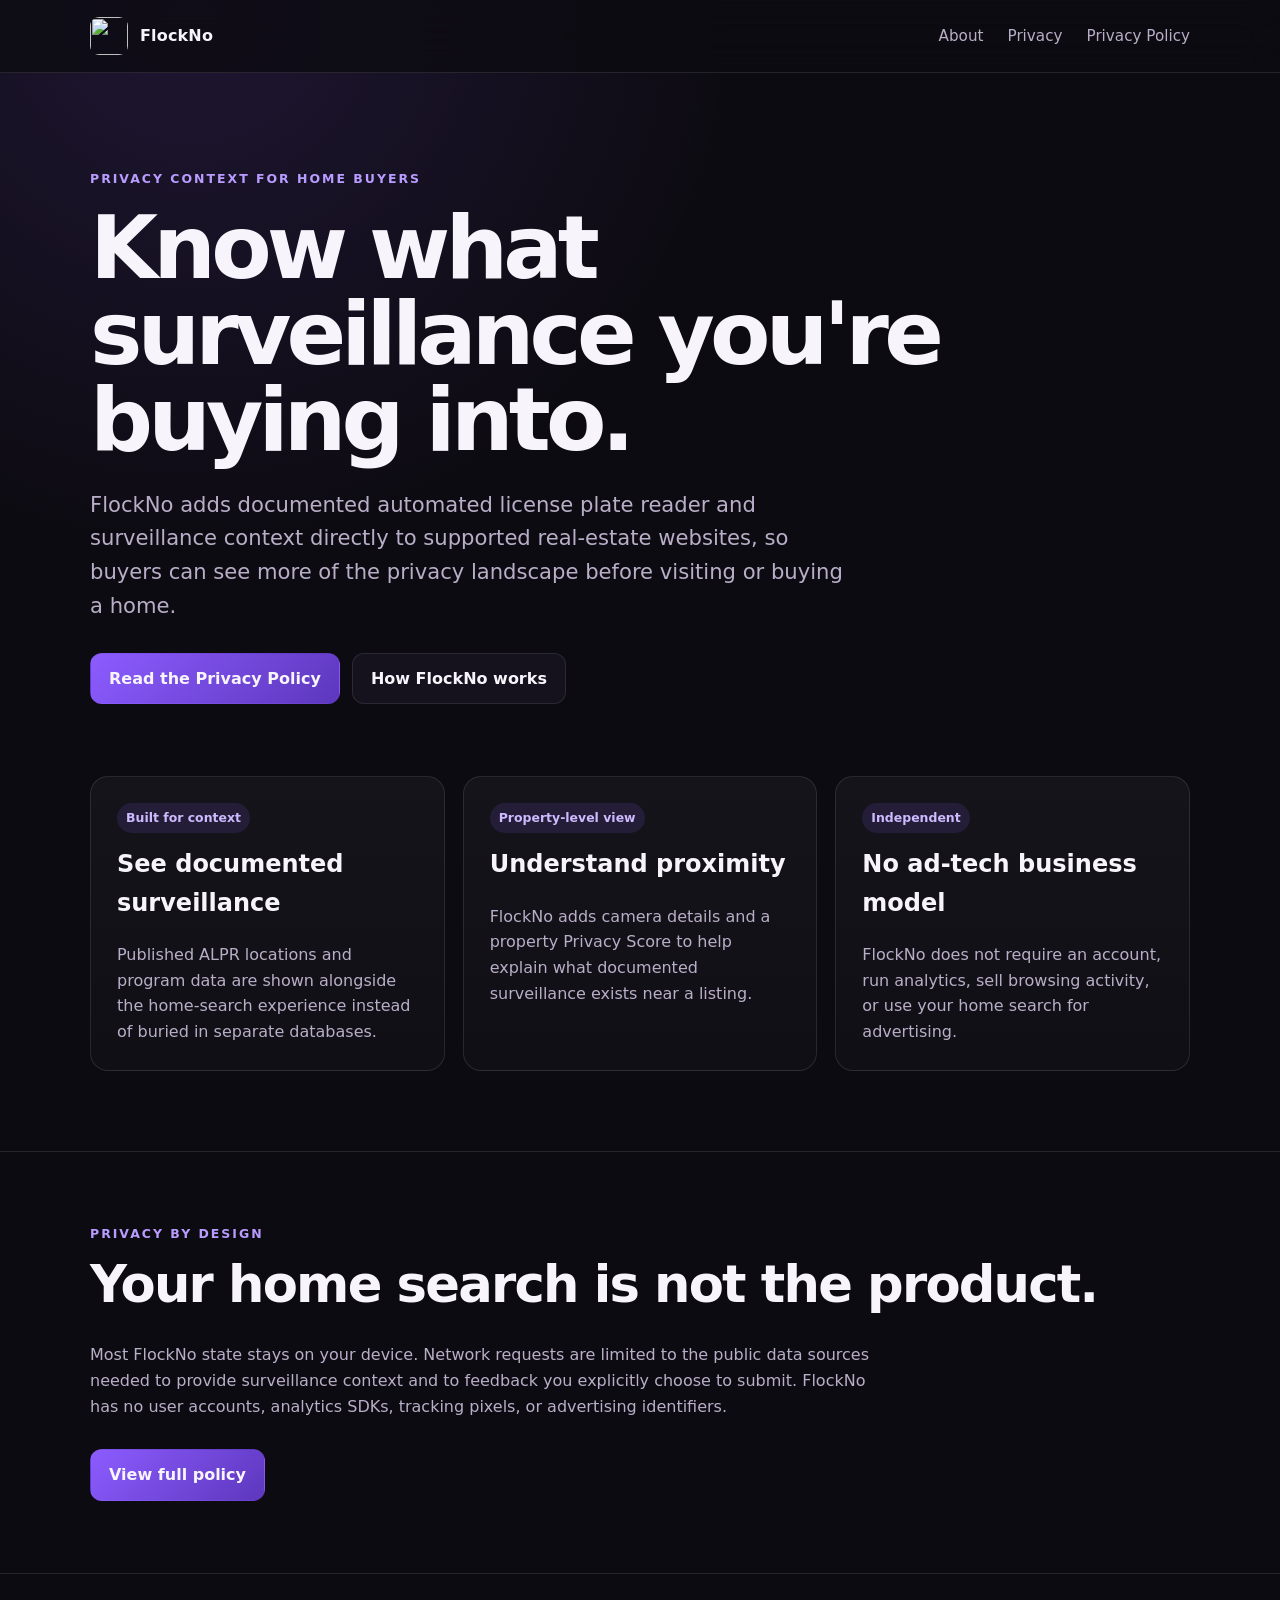
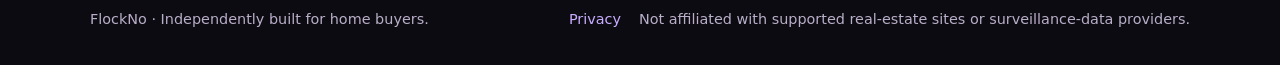
==== index.html @ 77d9c00c "Add files via upload" ====
<!doctype html>
<html lang="en">
<head>
<meta charset="utf-8"><meta name="viewport" content="width=device-width,initial-scale=1">
<title>FlockNo — Surveillance awareness for home buyers</title>
<meta name="description" content="FlockNo shows documented ALPR surveillance context while you browse homes for sale on supported real-estate sites.">
<meta name="theme-color" content="#0d0b12"><link rel="icon" href="./assets/icon.png"><link rel="stylesheet" href="./styles.css">
</head>
<body>
<header><div class="wrap nav"><a class="brand" href="./"><img src="./assets/icon.png" alt=""><span>FlockNo</span></a><nav class="navlinks"><a href="#about">About</a><a href="#privacy">Privacy</a><a class="keep" href="./privacy.html">Privacy Policy</a></nav></div></header>
<main>
<section class="hero"><div class="wrap"><div class="eyebrow">Privacy context for home buyers</div><h1>Know what surveillance you're buying into.</h1><p>FlockNo adds documented automated license plate reader and surveillance context directly to supported real-estate websites, so buyers can see more of the privacy landscape before visiting or buying a home.</p><div class="actions"><a class="button primary" href="./privacy.html">Read the Privacy Policy</a><a class="button" href="#about">How FlockNo works</a></div></div></section>
<section id="about"><div class="wrap grid"><article class="card"><span class="pill">Built for context</span><h2>See documented surveillance</h2><p>Published ALPR locations and program data are shown alongside the home-search experience instead of buried in separate databases.</p></article><article class="card"><span class="pill">Property-level view</span><h2>Understand proximity</h2><p>FlockNo adds camera details and a property Privacy Score to help explain what documented surveillance exists near a listing.</p></article><article class="card"><span class="pill">Independent</span><h2>No ad-tech business model</h2><p>FlockNo does not require an account, run analytics, sell browsing activity, or use your home search for advertising.</p></article></div></section>
<section id="privacy" class="section"><div class="wrap"><div class="eyebrow">Privacy by design</div><h2>Your home search is not the product.</h2><p>Most FlockNo state stays on your device. Network requests are limited to the public data sources needed to provide surveillance context and to feedback you explicitly choose to submit. FlockNo has no user accounts, analytics SDKs, tracking pixels, or advertising identifiers.</p><div class="actions"><a class="button primary" href="./privacy.html">View full policy</a></div></div></section>
</main>
<footer><div class="wrap footerrow"><span>FlockNo · Independently built for home buyers.</span><div class="footerlinks"><a href="./privacy.html">Privacy</a><span>Not affiliated with supported real-estate sites or surveillance-data providers.</span></div></div></footer>
</body></html>
---- styles.css ----
:root {
  --bg: #0d0b12;
  --surface: #15111d;
  --surface-2: #1d1728;
  --text: #f7f4fb;
  --muted: #b9aec8;
  --line: rgba(255,255,255,.10);
  --purple: #8c5cff;
  --purple-2: #5d37bd;
  --max: 1100px;
}
*{box-sizing:border-box}
html{scroll-behavior:smooth}
body{margin:0;background:radial-gradient(circle at 15% 0%,rgba(140,92,255,.14),transparent 34rem),var(--bg);color:var(--text);font-family:Inter,ui-sans-serif,system-ui,-apple-system,BlinkMacSystemFont,"Segoe UI",sans-serif;line-height:1.6}
a{color:#c7adff;text-decoration:none}a:hover{text-decoration:underline}
.wrap{width:min(calc(100% - 40px),var(--max));margin:auto}
header{border-bottom:1px solid var(--line);background:rgba(13,11,18,.82);backdrop-filter:blur(18px);position:sticky;top:0;z-index:20}
.nav{height:72px;display:flex;align-items:center;justify-content:space-between;gap:20px}
.brand{display:flex;align-items:center;gap:12px;color:var(--text);font-weight:800;letter-spacing:.01em}.brand:hover{text-decoration:none}.brand img{width:38px;height:38px;border-radius:9px}.navlinks{display:flex;gap:24px;align-items:center}.navlinks a{color:var(--muted);font-size:.95rem}.navlinks a.active,.navlinks a:hover{color:var(--text);text-decoration:none}
.hero{padding:96px 0 72px}.eyebrow{text-transform:uppercase;letter-spacing:.16em;font-weight:800;font-size:.78rem;color:#b99cff}.hero h1{font-size:clamp(2.7rem,7vw,5.5rem);line-height:.98;letter-spacing:-.055em;margin:16px 0 24px;max-width:900px}.hero p{font-size:clamp(1.08rem,2vw,1.32rem);color:var(--muted);max-width:760px}.actions{display:flex;gap:12px;flex-wrap:wrap;margin-top:30px}.button{display:inline-flex;align-items:center;justify-content:center;border:1px solid var(--line);border-radius:12px;padding:12px 18px;font-weight:750;color:var(--text);background:var(--surface)}.button.primary{background:linear-gradient(135deg,var(--purple),var(--purple-2));border-color:transparent}.button:hover{text-decoration:none;filter:brightness(1.06)}
.grid{display:grid;grid-template-columns:repeat(3,1fr);gap:18px;padding:0 0 80px}.card{background:linear-gradient(180deg,rgba(255,255,255,.04),rgba(255,255,255,.02));border:1px solid var(--line);border-radius:18px;padding:26px}.card h2,.card h3{margin-top:0}.card p{color:var(--muted);margin-bottom:0}.pill{display:inline-block;padding:5px 9px;border-radius:999px;background:rgba(140,92,255,.13);color:#cdbaff;font-size:.78rem;font-weight:800;margin-bottom:12px}
.section{padding:72px 0;border-top:1px solid var(--line)}.section h2{font-size:clamp(2rem,4vw,3.2rem);letter-spacing:-.035em;margin:0 0 14px}.section>.wrap>p{color:var(--muted);max-width:800px}
.policy{display:grid;grid-template-columns:250px minmax(0,1fr);gap:48px;padding:64px 0 90px}.toc{position:sticky;top:100px;align-self:start}.toc strong{display:block;margin-bottom:10px}.toc a{display:block;color:var(--muted);padding:5px 0;font-size:.92rem}.content{min-width:0}.content h1{font-size:clamp(2.5rem,5vw,4.4rem);line-height:1;letter-spacing:-.045em;margin:0 0 16px}.updated{color:var(--muted);margin-bottom:42px}.content h2{font-size:1.55rem;margin:44px 0 14px;scroll-margin-top:100px}.content h3{font-size:1.08rem;margin:28px 0 8px}.content p,.content li{color:#d9d1e3}.content ul{padding-left:22px}.callout{border:1px solid rgba(140,92,255,.35);background:rgba(140,92,255,.08);border-radius:14px;padding:18px 20px;margin:24px 0}.table-wrap{overflow-x:auto;border:1px solid var(--line);border-radius:14px;margin:18px 0}table{width:100%;border-collapse:collapse;min-width:680px}th,td{text-align:left;vertical-align:top;padding:14px 16px;border-bottom:1px solid var(--line)}tr:last-child td{border-bottom:0}th{background:rgba(255,255,255,.035);color:var(--text)}td{color:#d9d1e3}
footer{border-top:1px solid var(--line);padding:34px 0;color:var(--muted);font-size:.9rem}.footerrow{display:flex;justify-content:space-between;gap:24px;flex-wrap:wrap}.footerlinks{display:flex;gap:18px;flex-wrap:wrap}
.note{font-size:.9rem;color:var(--muted)}
@media(max-width:800px){.grid{grid-template-columns:1fr}.policy{grid-template-columns:1fr}.toc{position:static;border-bottom:1px solid var(--line);padding-bottom:24px}.navlinks a:not(.keep){display:none}.hero{padding-top:68px}.wrap{width:min(calc(100% - 28px),var(--max))}}
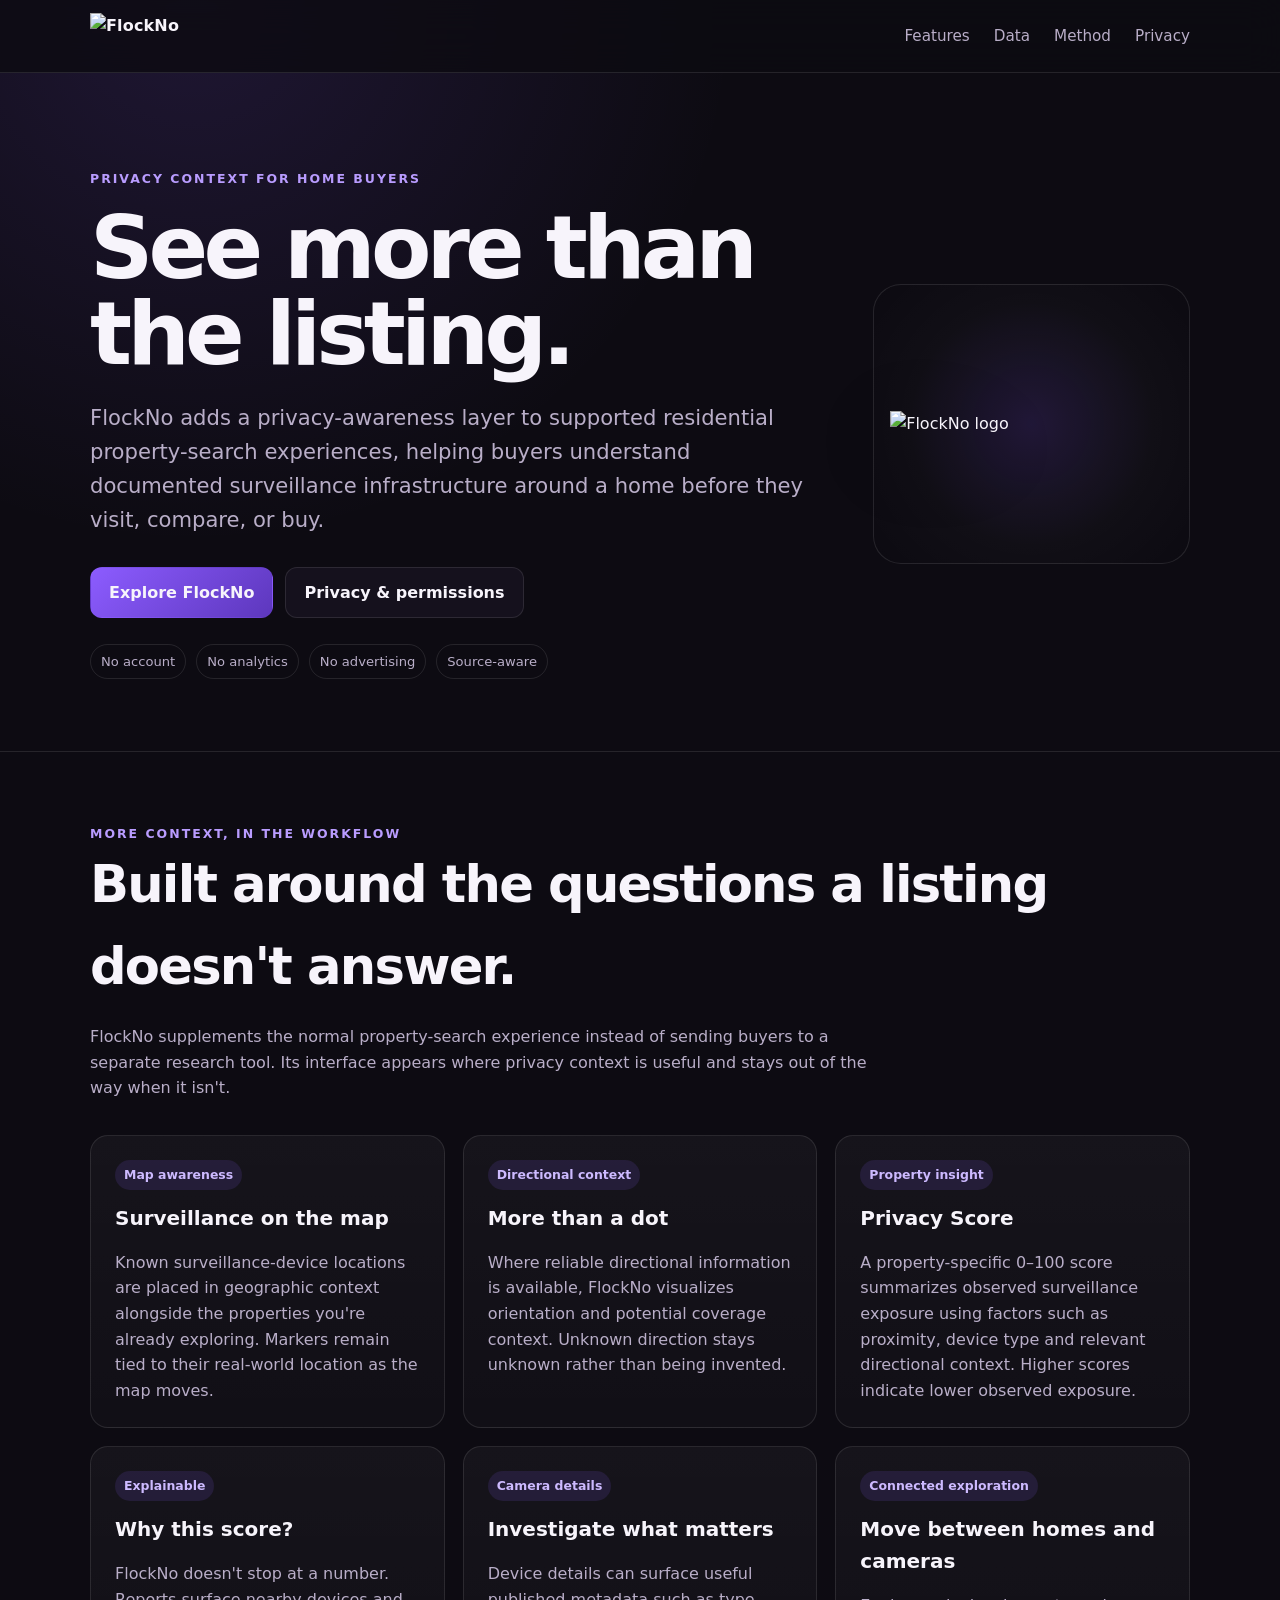
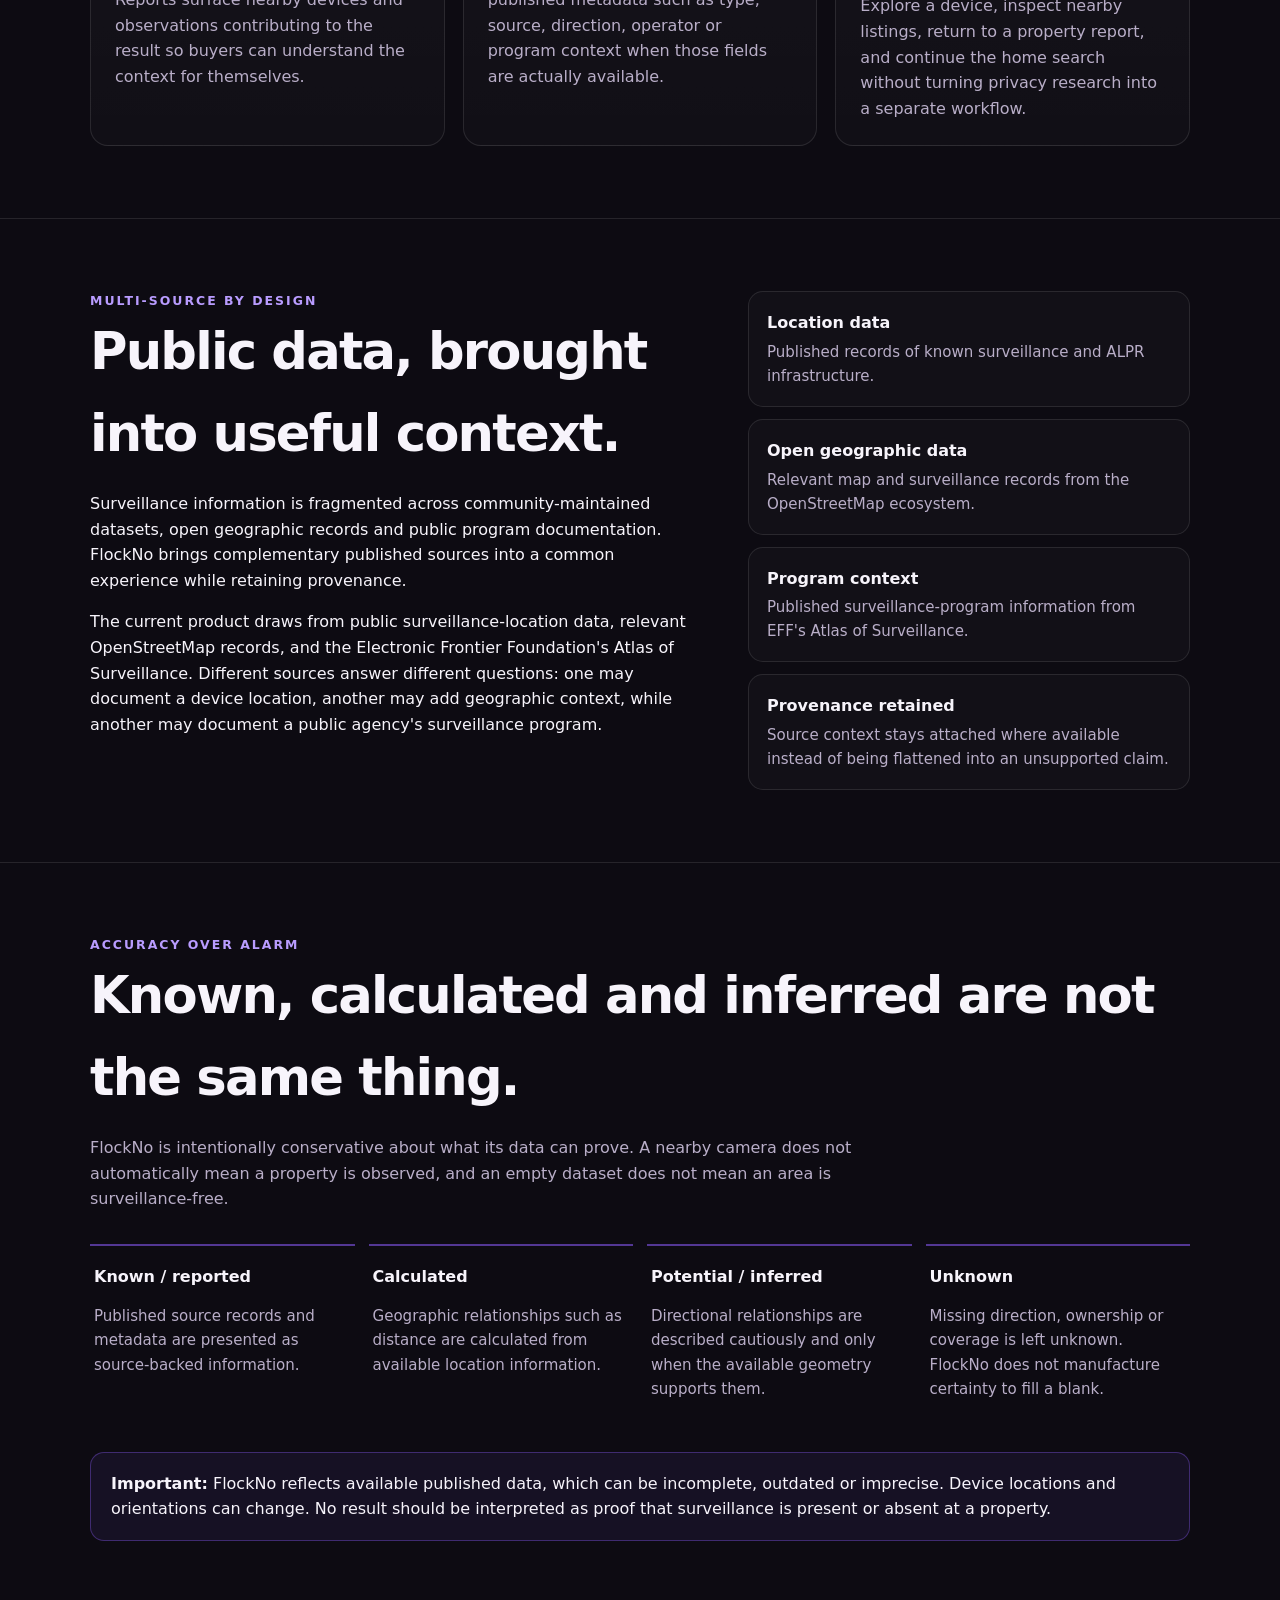
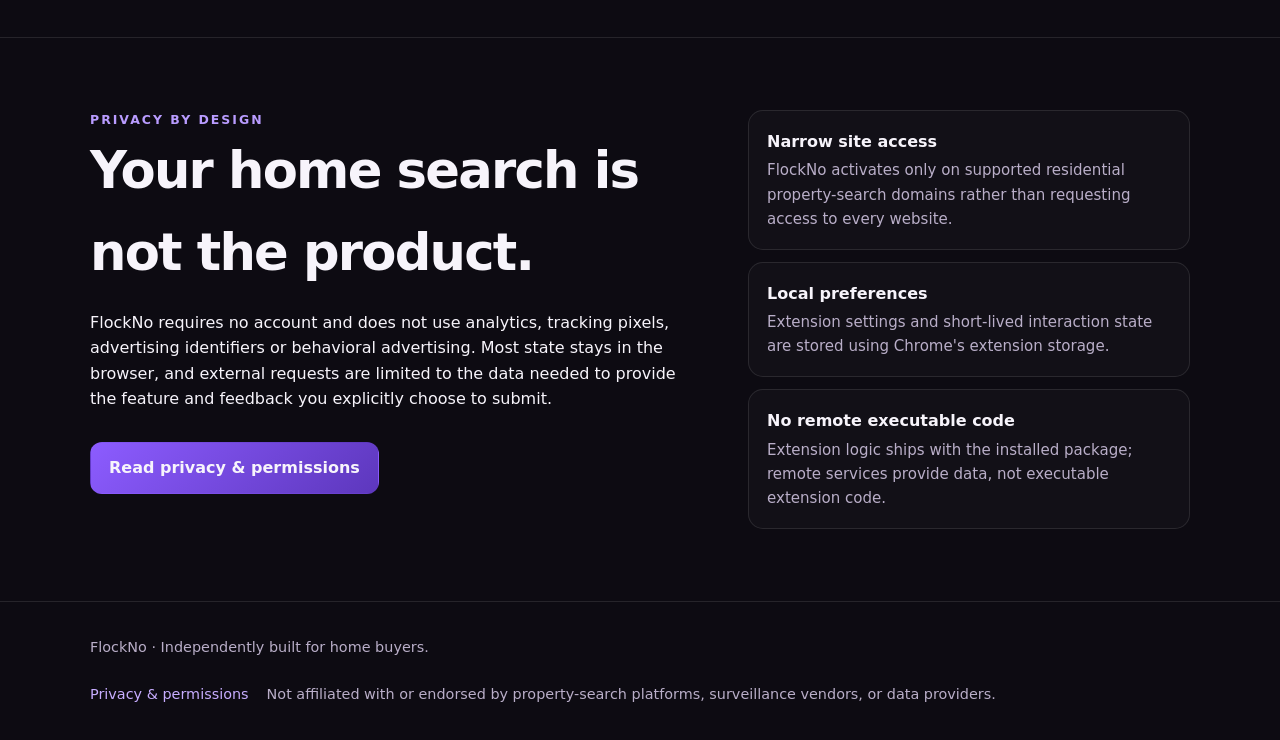
==== commit 706f82f3: "Add files via upload" ====
--- a/index.html
+++ b/index.html
@@ -1,17 +1,32 @@
 <!doctype html>
-<html lang="en">
-<head>
+<html lang="en"><head>
 <meta charset="utf-8"><meta name="viewport" content="width=device-width,initial-scale=1">
-<title>FlockNo — Surveillance awareness for home buyers</title>
-<meta name="description" content="FlockNo shows documented ALPR surveillance context while you browse homes for sale on supported real-estate sites.">
+<title>FlockNo — Privacy context for home buyers</title>
+<meta name="description" content="FlockNo adds documented surveillance context, directional awareness, source provenance and property-specific privacy insights to the home-search experience.">
 <meta name="theme-color" content="#0d0b12"><link rel="icon" href="./assets/icon.png"><link rel="stylesheet" href="./styles.css">
-</head>
-<body>
-<header><div class="wrap nav"><a class="brand" href="./"><img src="./assets/icon.png" alt=""><span>FlockNo</span></a><nav class="navlinks"><a href="#about">About</a><a href="#privacy">Privacy</a><a class="keep" href="./privacy.html">Privacy Policy</a></nav></div></header>
+</head><body>
+<header><div class="wrap nav"><a class="brand brand-lockup" href="./"><img src="./assets/flockno-logo.png" alt="FlockNo"></a><nav class="navlinks"><a href="#features">Features</a><a href="#data">Data</a><a href="#method">Method</a><a class="keep" href="./privacy.html">Privacy</a></nav></div></header>
 <main>
-<section class="hero"><div class="wrap"><div class="eyebrow">Privacy context for home buyers</div><h1>Know what surveillance you're buying into.</h1><p>FlockNo adds documented automated license plate reader and surveillance context directly to supported real-estate websites, so buyers can see more of the privacy landscape before visiting or buying a home.</p><div class="actions"><a class="button primary" href="./privacy.html">Read the Privacy Policy</a><a class="button" href="#about">How FlockNo works</a></div></div></section>
-<section id="about"><div class="wrap grid"><article class="card"><span class="pill">Built for context</span><h2>See documented surveillance</h2><p>Published ALPR locations and program data are shown alongside the home-search experience instead of buried in separate databases.</p></article><article class="card"><span class="pill">Property-level view</span><h2>Understand proximity</h2><p>FlockNo adds camera details and a property Privacy Score to help explain what documented surveillance exists near a listing.</p></article><article class="card"><span class="pill">Independent</span><h2>No ad-tech business model</h2><p>FlockNo does not require an account, run analytics, sell browsing activity, or use your home search for advertising.</p></article></div></section>
-<section id="privacy" class="section"><div class="wrap"><div class="eyebrow">Privacy by design</div><h2>Your home search is not the product.</h2><p>Most FlockNo state stays on your device. Network requests are limited to the public data sources needed to provide surveillance context and to feedback you explicitly choose to submit. FlockNo has no user accounts, analytics SDKs, tracking pixels, or advertising identifiers.</p><div class="actions"><a class="button primary" href="./privacy.html">View full policy</a></div></div></section>
+<section class="hero"><div class="wrap hero-grid"><div><div class="eyebrow">Privacy context for home buyers</div><h1>See more than the listing.</h1><p>FlockNo adds a privacy-awareness layer to supported residential property-search experiences, helping buyers understand documented surveillance infrastructure around a home before they visit, compare, or buy.</p><div class="actions"><a class="button primary" href="#features">Explore FlockNo</a><a class="button" href="./privacy.html">Privacy & permissions</a></div><div class="trustline"><span>No account</span><span>No analytics</span><span>No advertising</span><span>Source-aware</span></div></div><div class="hero-mark"><img src="./assets/flockno-logo.png" alt="FlockNo logo"></div></div></section>
+
+<section id="features" class="section"><div class="wrap"><div class="eyebrow">More context, in the workflow</div><h2>Built around the questions a listing doesn't answer.</h2><p>FlockNo supplements the normal property-search experience instead of sending buyers to a separate research tool. Its interface appears where privacy context is useful and stays out of the way when it isn't.</p>
+<div class="feature-grid">
+<article class="card"><span class="pill">Map awareness</span><h3>Surveillance on the map</h3><p>Known surveillance-device locations are placed in geographic context alongside the properties you're already exploring. Markers remain tied to their real-world location as the map moves.</p></article>
+<article class="card"><span class="pill">Directional context</span><h3>More than a dot</h3><p>Where reliable directional information is available, FlockNo visualizes orientation and potential coverage context. Unknown direction stays unknown rather than being invented.</p></article>
+<article class="card"><span class="pill">Property insight</span><h3>Privacy Score</h3><p>A property-specific 0–100 score summarizes observed surveillance exposure using factors such as proximity, device type and relevant directional context. Higher scores indicate lower observed exposure.</p></article>
+<article class="card"><span class="pill">Explainable</span><h3>Why this score?</h3><p>FlockNo doesn't stop at a number. Reports surface nearby devices and observations contributing to the result so buyers can understand the context for themselves.</p></article>
+<article class="card"><span class="pill">Camera details</span><h3>Investigate what matters</h3><p>Device details can surface useful published metadata such as type, source, direction, operator or program context when those fields are actually available.</p></article>
+<article class="card"><span class="pill">Connected exploration</span><h3>Move between homes and cameras</h3><p>Explore a device, inspect nearby listings, return to a property report, and continue the home search without turning privacy research into a separate workflow.</p></article>
+</div></div></section>
+
+<section id="data" class="section"><div class="wrap split"><div><div class="eyebrow">Multi-source by design</div><h2>Public data, brought into useful context.</h2><p>Surveillance information is fragmented across community-maintained datasets, open geographic records and public program documentation. FlockNo brings complementary published sources into a common experience while retaining provenance.</p><p>The current product draws from public surveillance-location data, relevant OpenStreetMap records, and the Electronic Frontier Foundation's Atlas of Surveillance. Different sources answer different questions: one may document a device location, another may add geographic context, while another may document a public agency's surveillance program.</p></div>
+<div class="source-stack"><div class="source"><strong>Location data</strong><span>Published records of known surveillance and ALPR infrastructure.</span></div><div class="source"><strong>Open geographic data</strong><span>Relevant map and surveillance records from the OpenStreetMap ecosystem.</span></div><div class="source"><strong>Program context</strong><span>Published surveillance-program information from EFF's Atlas of Surveillance.</span></div><div class="source"><strong>Provenance retained</strong><span>Source context stays attached where available instead of being flattened into an unsupported claim.</span></div></div></div></section>
+
+<section id="method" class="section"><div class="wrap"><div class="eyebrow">Accuracy over alarm</div><h2>Known, calculated and inferred are not the same thing.</h2><p>FlockNo is intentionally conservative about what its data can prove. A nearby camera does not automatically mean a property is observed, and an empty dataset does not mean an area is surveillance-free.</p>
+<div class="method-grid"><article class="method"><strong>Known / reported</strong><p>Published source records and metadata are presented as source-backed information.</p></article><article class="method"><strong>Calculated</strong><p>Geographic relationships such as distance are calculated from available location information.</p></article><article class="method"><strong>Potential / inferred</strong><p>Directional relationships are described cautiously and only when the available geometry supports them.</p></article><article class="method"><strong>Unknown</strong><p>Missing direction, ownership or coverage is left unknown. FlockNo does not manufacture certainty to fill a blank.</p></article></div>
+<div class="callout wide"><strong>Important:</strong> FlockNo reflects available published data, which can be incomplete, outdated or imprecise. Device locations and orientations can change. No result should be interpreted as proof that surveillance is present or absent at a property.</div></div></section>
+
+<section class="section"><div class="wrap split"><div><div class="eyebrow">Privacy by design</div><h2>Your home search is not the product.</h2><p>FlockNo requires no account and does not use analytics, tracking pixels, advertising identifiers or behavioral advertising. Most state stays in the browser, and external requests are limited to the data needed to provide the feature and feedback you explicitly choose to submit.</p><div class="actions"><a class="button primary" href="./privacy.html">Read privacy & permissions</a></div></div><div class="source-stack"><div class="source"><strong>Narrow site access</strong><span>FlockNo activates only on supported residential property-search domains rather than requesting access to every website.</span></div><div class="source"><strong>Local preferences</strong><span>Extension settings and short-lived interaction state are stored using Chrome's extension storage.</span></div><div class="source"><strong>No remote executable code</strong><span>Extension logic ships with the installed package; remote services provide data, not executable extension code.</span></div></div></div></section>
 </main>
-<footer><div class="wrap footerrow"><span>FlockNo · Independently built for home buyers.</span><div class="footerlinks"><a href="./privacy.html">Privacy</a><span>Not affiliated with supported real-estate sites or surveillance-data providers.</span></div></div></footer>
+<footer><div class="wrap footerrow"><span>FlockNo · Independently built for home buyers.</span><div class="footerlinks"><a href="./privacy.html">Privacy & permissions</a><span>Not affiliated with or endorsed by property-search platforms, surveillance vendors, or data providers.</span></div></div></footer>
 </body></html>
--- a/styles.css
+++ b/styles.css
@@ -25,3 +25,14 @@
 footer{border-top:1px solid var(--line);padding:34px 0;color:var(--muted);font-size:.9rem}.footerrow{display:flex;justify-content:space-between;gap:24px;flex-wrap:wrap}.footerlinks{display:flex;gap:18px;flex-wrap:wrap}
 .note{font-size:.9rem;color:var(--muted)}
 @media(max-width:800px){.grid{grid-template-columns:1fr}.policy{grid-template-columns:1fr}.toc{position:static;border-bottom:1px solid var(--line);padding-bottom:24px}.navlinks a:not(.keep){display:none}.hero{padding-top:68px}.wrap{width:min(calc(100% - 28px),var(--max))}}
+
+.brand-lockup img{width:auto;height:46px;max-width:190px;border-radius:0;object-fit:contain}
+.hero-grid{display:grid;grid-template-columns:minmax(0,1.6fr) minmax(260px,.7fr);gap:60px;align-items:center}
+.hero-mark{display:flex;justify-content:center;align-items:center;min-height:280px;border:1px solid var(--line);border-radius:28px;background:radial-gradient(circle at 50% 50%,rgba(140,92,255,.16),rgba(255,255,255,.02) 58%,transparent)}
+.hero-mark img{width:min(90%,430px);height:auto;filter:drop-shadow(0 22px 45px rgba(0,0,0,.28))}
+.trustline{display:flex;gap:10px;flex-wrap:wrap;margin-top:26px}.trustline span{font-size:.82rem;color:var(--muted);border:1px solid var(--line);border-radius:999px;padding:6px 10px}
+.feature-grid{display:grid;grid-template-columns:repeat(3,1fr);gap:18px;margin-top:34px}.feature-grid .card{padding:24px}.feature-grid .card h3{font-size:1.25rem;margin:0 0 8px}
+.split{display:grid;grid-template-columns:1.15fr .85fr;gap:60px;align-items:start}.source-stack{display:grid;gap:12px}.source{border:1px solid var(--line);border-radius:15px;padding:18px;background:rgba(255,255,255,.025)}.source strong{display:block;margin-bottom:4px}.source span{display:block;color:var(--muted);font-size:.94rem}
+.method-grid{display:grid;grid-template-columns:repeat(4,1fr);gap:14px;margin-top:32px}.method{border-top:2px solid rgba(140,92,255,.55);padding:18px 4px 0}.method p{color:var(--muted);font-size:.94rem}.wide{margin-top:36px}
+@media(max-width:900px){.hero-grid,.split{grid-template-columns:1fr}.hero-mark{min-height:200px}.feature-grid{grid-template-columns:repeat(2,1fr)}.method-grid{grid-template-columns:repeat(2,1fr)}}
+@media(max-width:600px){.feature-grid,.method-grid{grid-template-columns:1fr}.brand-lockup img{height:38px;max-width:150px}.hero-mark{display:none}}
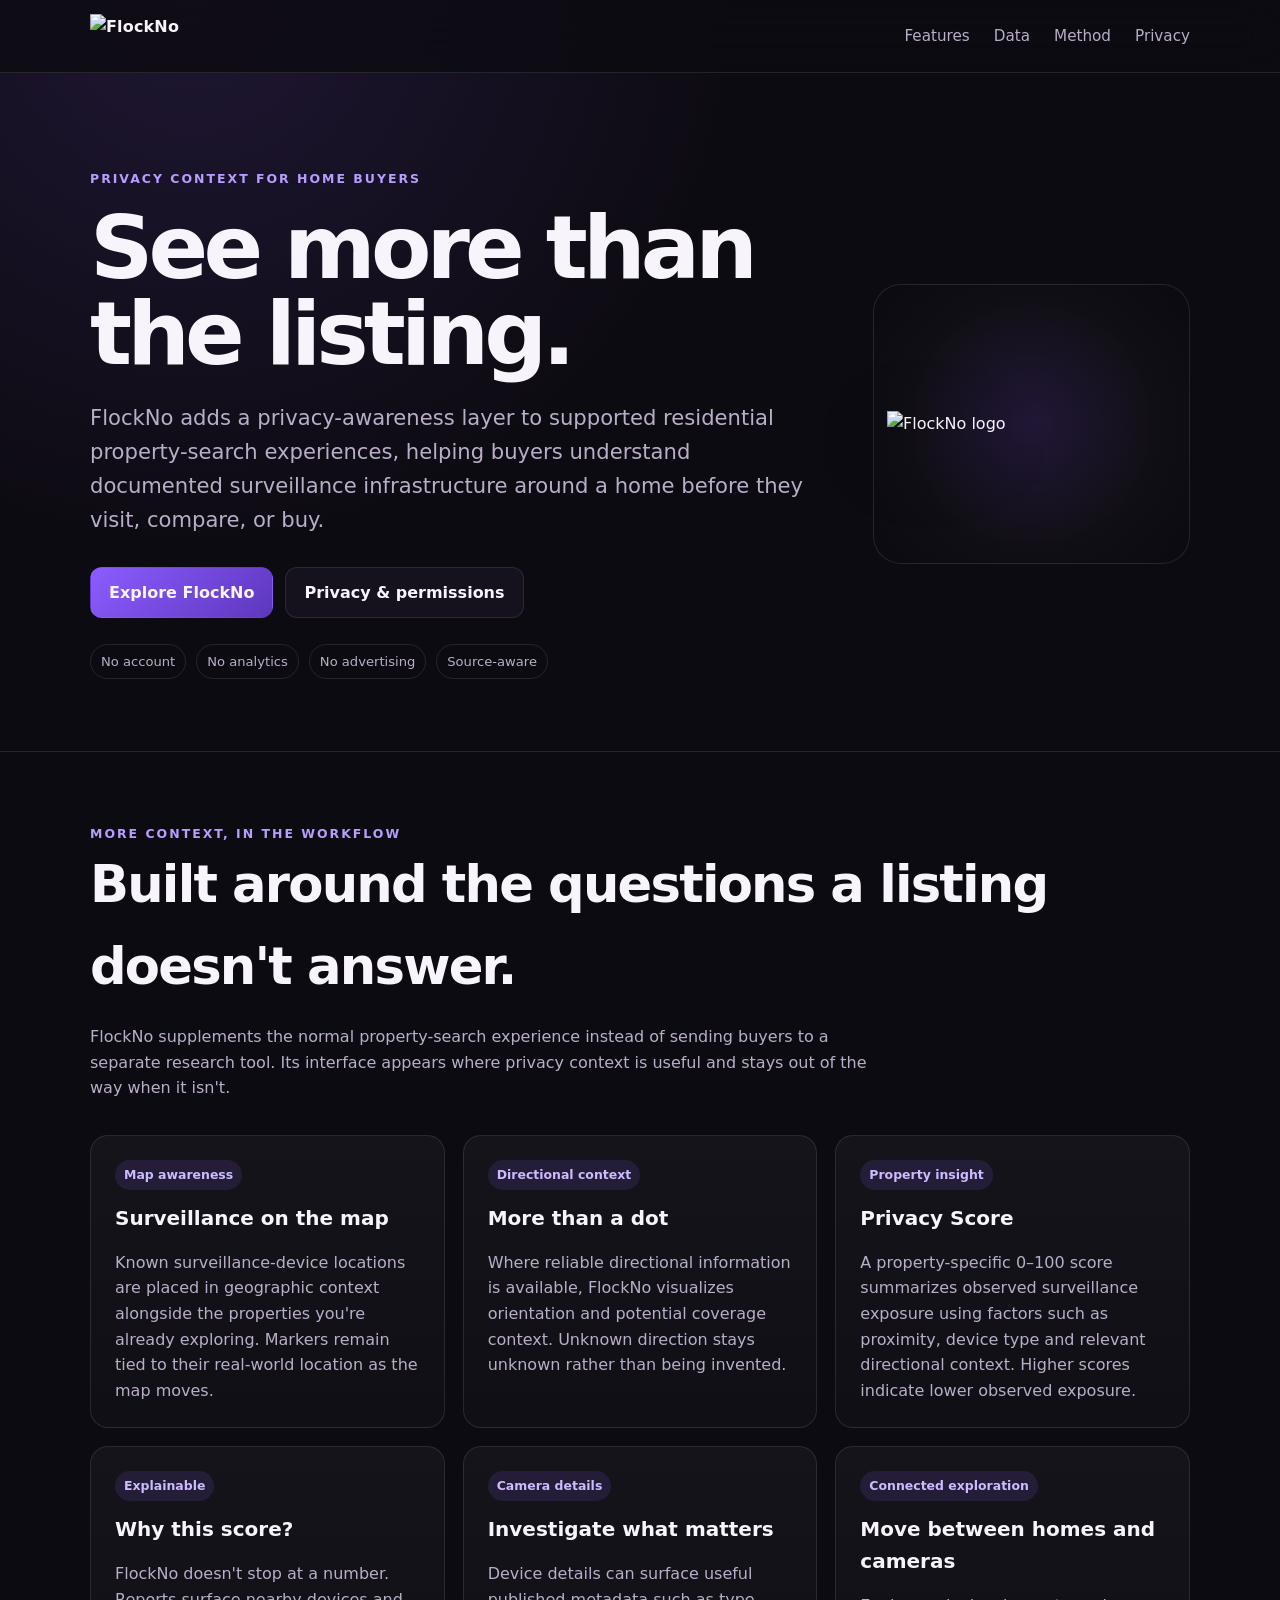
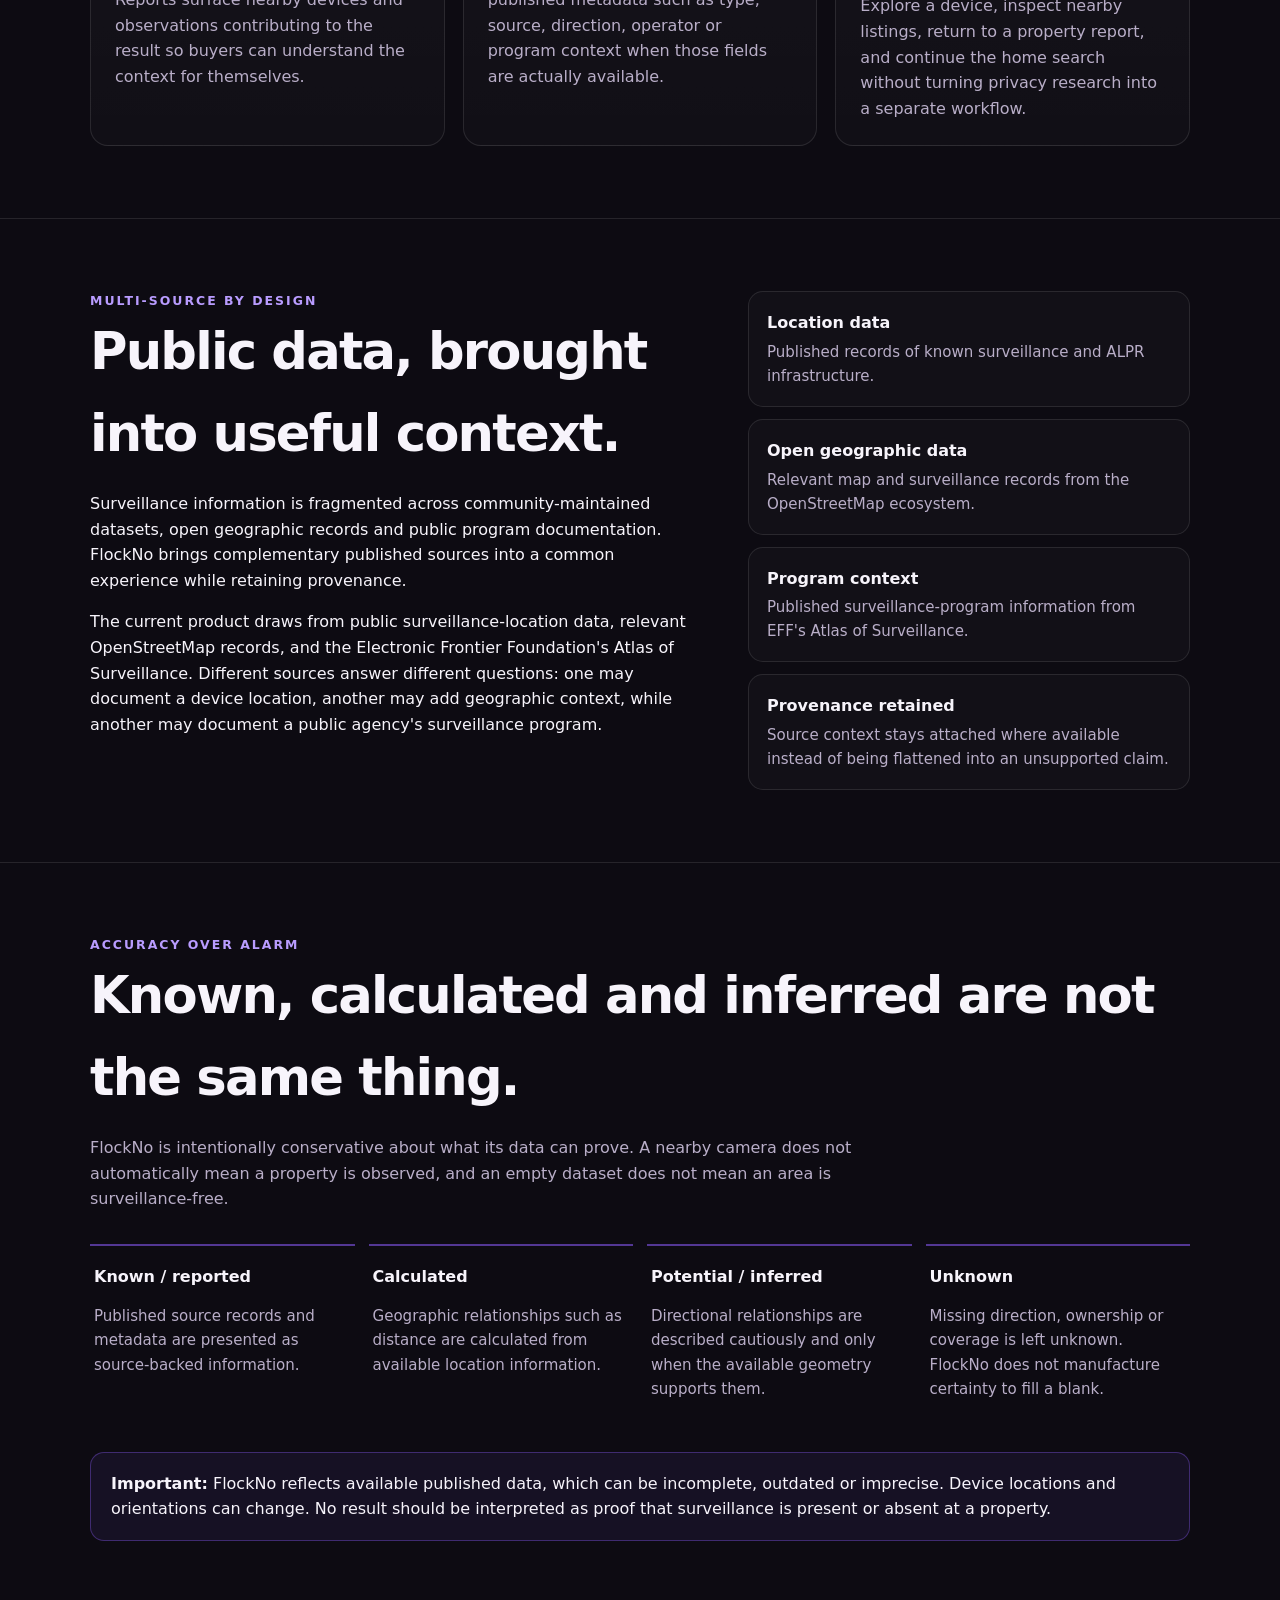
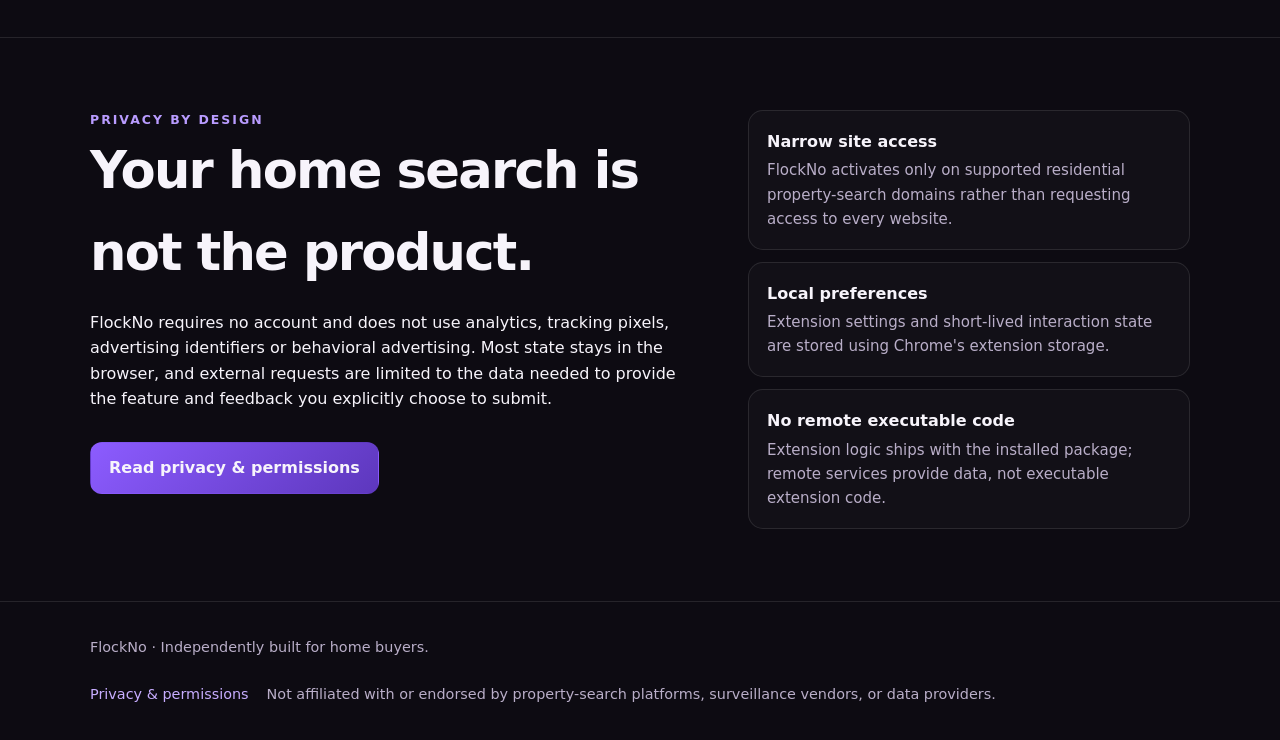
==== commit 1f13f039: "Add files via upload" ====
--- a/index.html
+++ b/index.html
@@ -3,11 +3,11 @@
 <meta charset="utf-8"><meta name="viewport" content="width=device-width,initial-scale=1">
 <title>FlockNo — Privacy context for home buyers</title>
 <meta name="description" content="FlockNo adds documented surveillance context, directional awareness, source provenance and property-specific privacy insights to the home-search experience.">
-<meta name="theme-color" content="#0d0b12"><link rel="icon" href="./assets/icon.png"><link rel="stylesheet" href="./styles.css">
+<meta name="theme-color" content="#0d0b12"><link rel="icon" type="image/png" href="./assets/icon-source.png"><link rel="stylesheet" href="./styles.css">
 </head><body>
-<header><div class="wrap nav"><a class="brand brand-lockup" href="./"><img src="./assets/flockno-logo.png" alt="FlockNo"></a><nav class="navlinks"><a href="#features">Features</a><a href="#data">Data</a><a href="#method">Method</a><a class="keep" href="./privacy.html">Privacy</a></nav></div></header>
+<header><div class="wrap nav"><a class="brand brand-lockup" href="./"><img src="./assets/flockno-lockup.png" alt="FlockNo"></a><nav class="navlinks"><a href="#features">Features</a><a href="#data">Data</a><a href="#method">Method</a><a class="keep" href="./privacy.html">Privacy</a></nav></div></header>
 <main>
-<section class="hero"><div class="wrap hero-grid"><div><div class="eyebrow">Privacy context for home buyers</div><h1>See more than the listing.</h1><p>FlockNo adds a privacy-awareness layer to supported residential property-search experiences, helping buyers understand documented surveillance infrastructure around a home before they visit, compare, or buy.</p><div class="actions"><a class="button primary" href="#features">Explore FlockNo</a><a class="button" href="./privacy.html">Privacy & permissions</a></div><div class="trustline"><span>No account</span><span>No analytics</span><span>No advertising</span><span>Source-aware</span></div></div><div class="hero-mark"><img src="./assets/flockno-logo.png" alt="FlockNo logo"></div></div></section>
+<section class="hero"><div class="wrap hero-grid"><div><div class="eyebrow">Privacy context for home buyers</div><h1>See more than the listing.</h1><p>FlockNo adds a privacy-awareness layer to supported residential property-search experiences, helping buyers understand documented surveillance infrastructure around a home before they visit, compare, or buy.</p><div class="actions"><a class="button primary" href="#features">Explore FlockNo</a><a class="button" href="./privacy.html">Privacy & permissions</a></div><div class="trustline"><span>No account</span><span>No analytics</span><span>No advertising</span><span>Source-aware</span></div></div><div class="hero-mark"><img src="./assets/flockno-lockup.png" alt="FlockNo logo"></div></div></section>
 
 <section id="features" class="section"><div class="wrap"><div class="eyebrow">More context, in the workflow</div><h2>Built around the questions a listing doesn't answer.</h2><p>FlockNo supplements the normal property-search experience instead of sending buyers to a separate research tool. Its interface appears where privacy context is useful and stays out of the way when it isn't.</p>
 <div class="feature-grid">
--- a/styles.css
+++ b/styles.css
@@ -36,3 +36,26 @@
 .method-grid{display:grid;grid-template-columns:repeat(4,1fr);gap:14px;margin-top:32px}.method{border-top:2px solid rgba(140,92,255,.55);padding:18px 4px 0}.method p{color:var(--muted);font-size:.94rem}.wide{margin-top:36px}
 @media(max-width:900px){.hero-grid,.split{grid-template-columns:1fr}.hero-mark{min-height:200px}.feature-grid{grid-template-columns:repeat(2,1fr)}.method-grid{grid-template-columns:repeat(2,1fr)}}
 @media(max-width:600px){.feature-grid,.method-grid{grid-template-columns:1fr}.brand-lockup img{height:38px;max-width:150px}.hero-mark{display:none}}
+
+/* v3 approved FlockNo brand assets */
+.brand-lockup img{
+  display:block;
+  width:auto !important;
+  height:44px !important;
+  max-width:210px !important;
+  object-fit:contain !important;
+  border-radius:0 !important;
+}
+.hero-mark img{
+  display:block;
+  width:min(92%,520px) !important;
+  height:auto !important;
+  max-height:260px;
+  object-fit:contain !important;
+}
+@media(max-width:600px){
+  .brand-lockup img{
+    height:36px !important;
+    max-width:165px !important;
+  }
+}
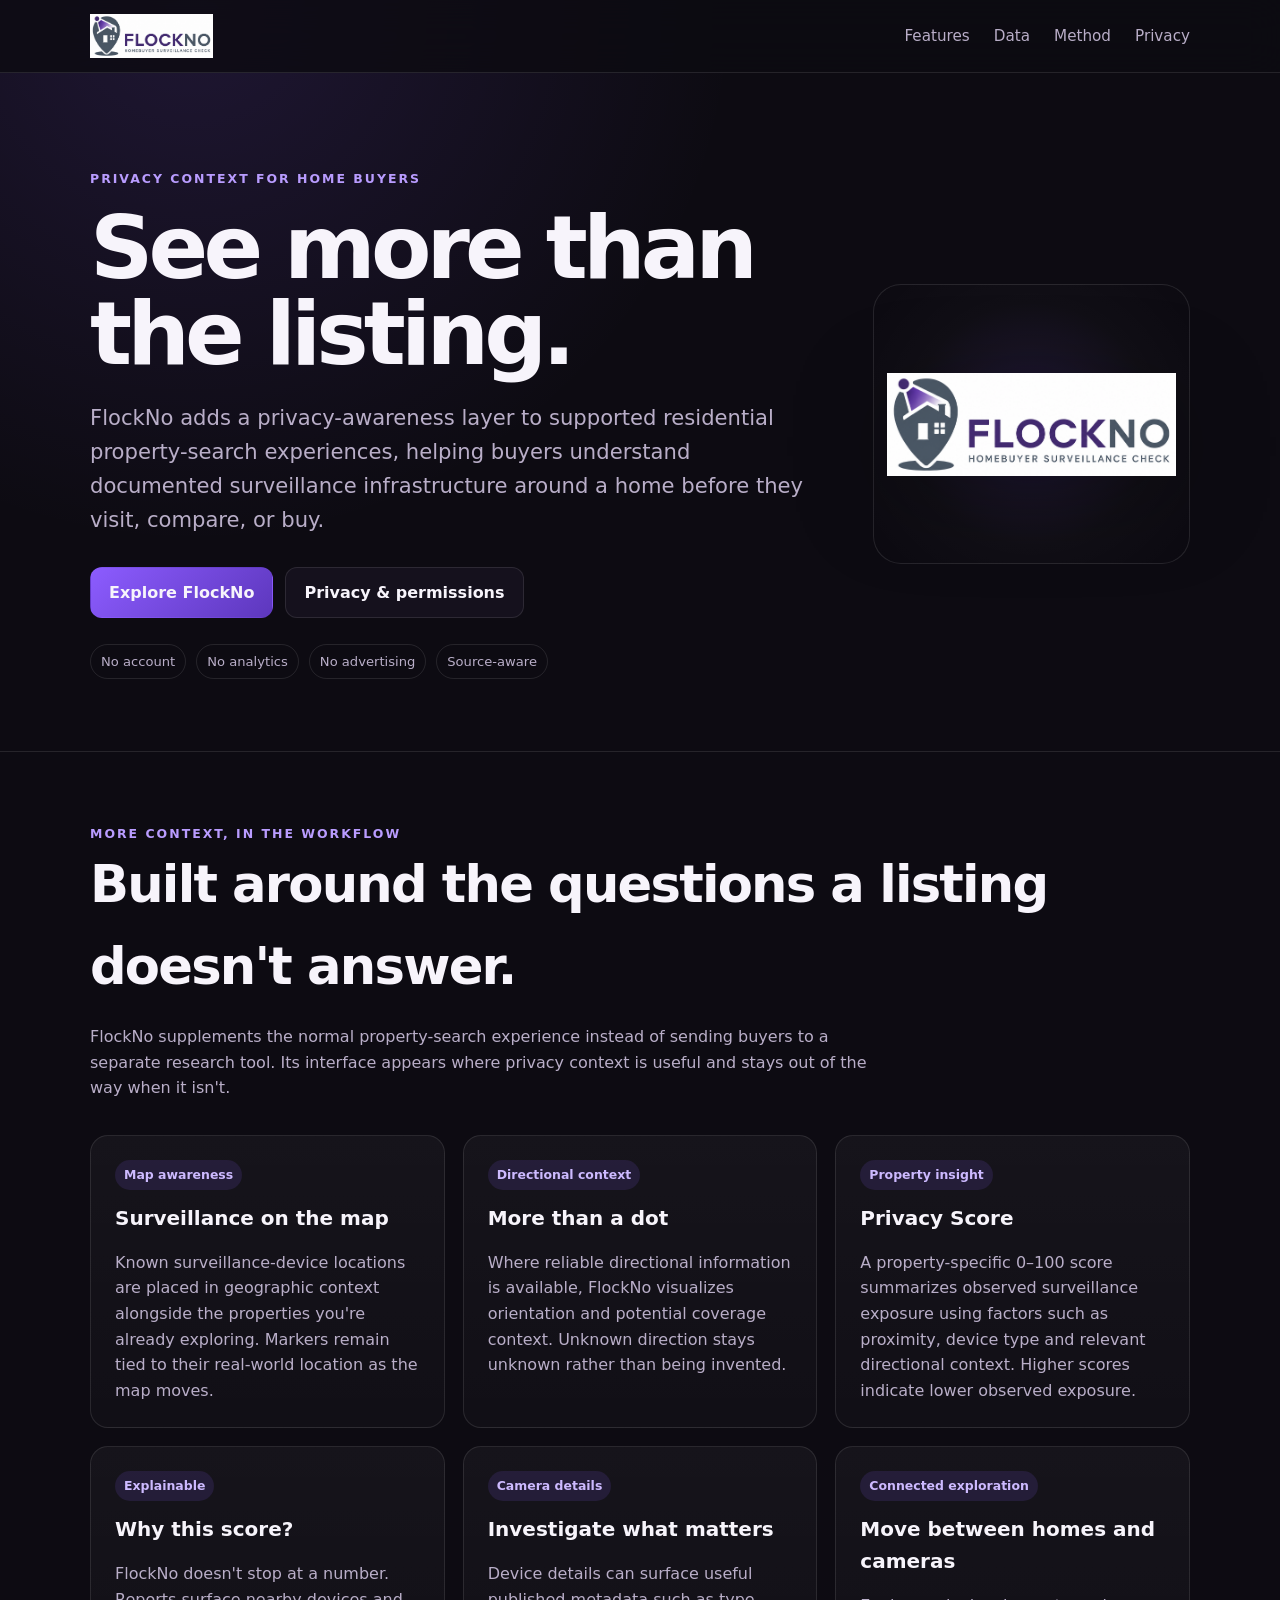
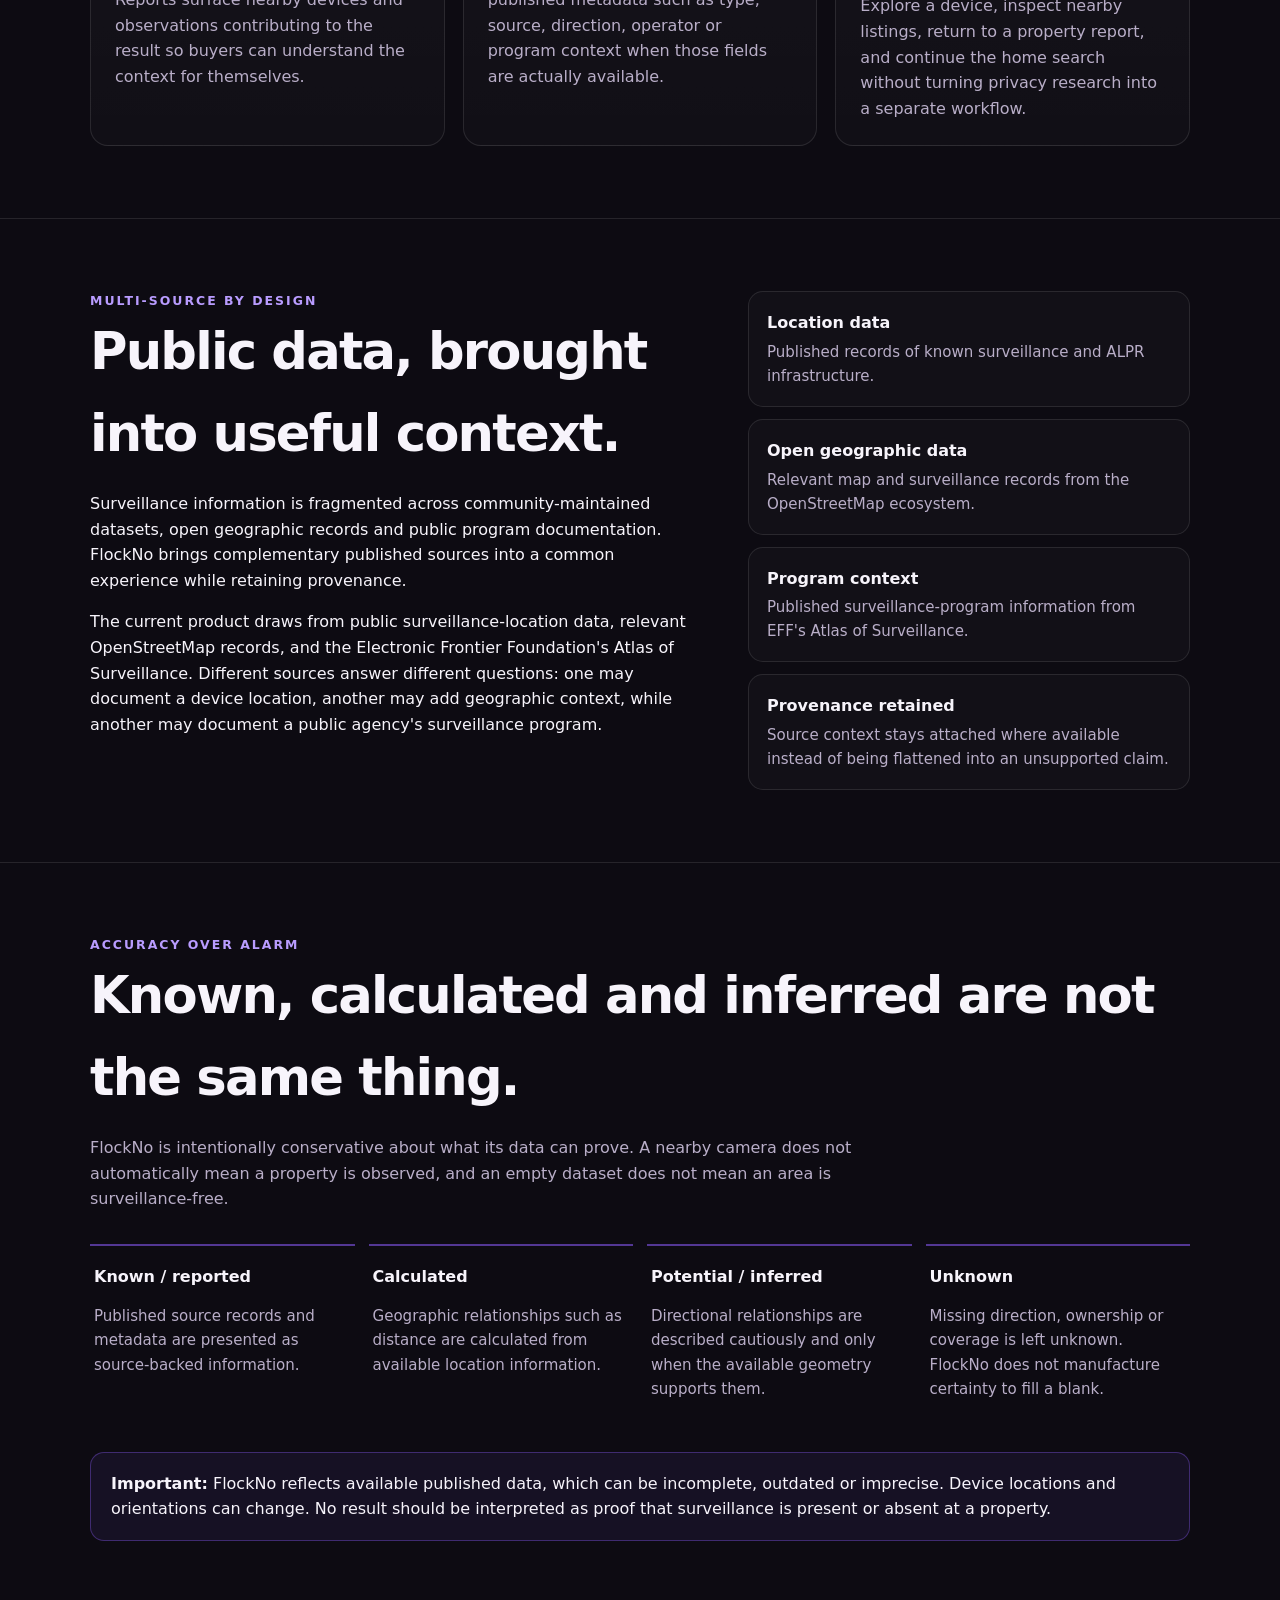
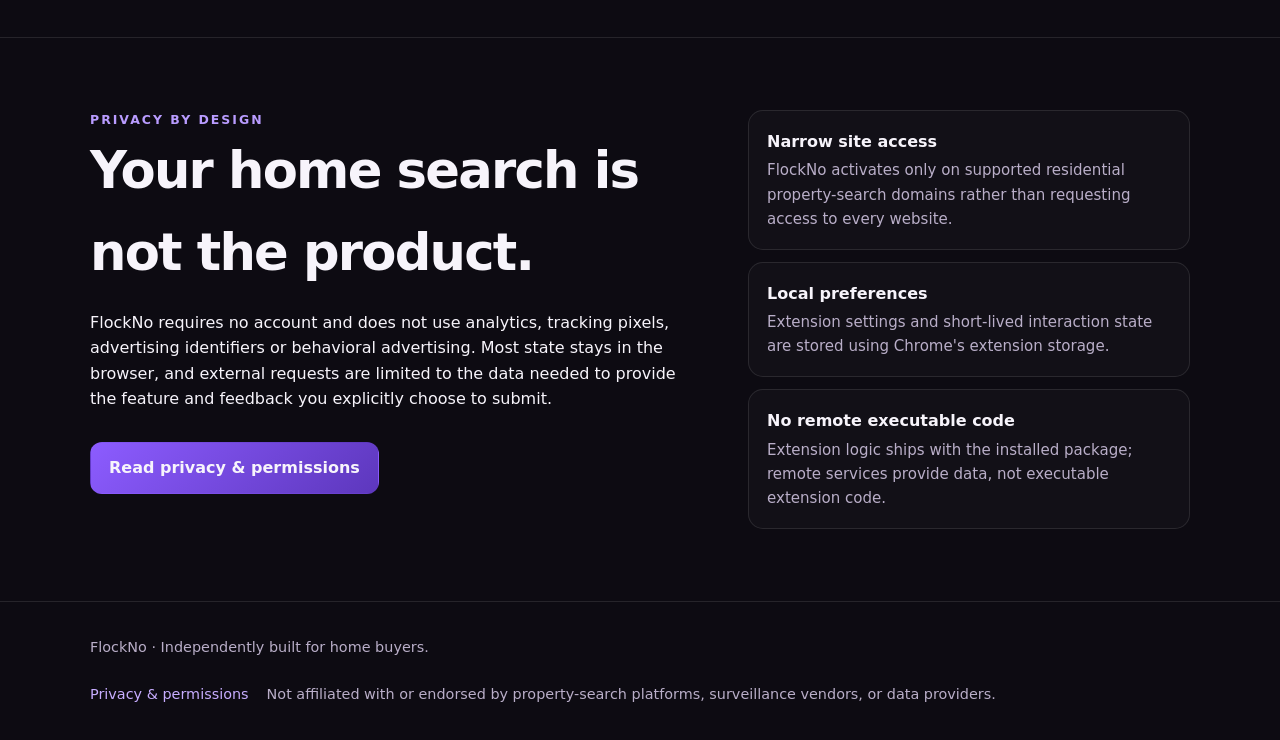
==== commit 2c13ca05: "Add files via upload" ====
--- a/index.html
+++ b/index.html
@@ -3,11 +3,11 @@
 <meta charset="utf-8"><meta name="viewport" content="width=device-width,initial-scale=1">
 <title>FlockNo — Privacy context for home buyers</title>
 <meta name="description" content="FlockNo adds documented surveillance context, directional awareness, source provenance and property-specific privacy insights to the home-search experience.">
-<meta name="theme-color" content="#0d0b12"><link rel="icon" type="image/png" href="./assets/icon-source.png"><link rel="stylesheet" href="./styles.css">
+<meta name="theme-color" content="#0d0b12"><link rel="icon" type="image/png" href="./icon-source.png"><link rel="stylesheet" href="./styles.css">
 </head><body>
-<header><div class="wrap nav"><a class="brand brand-lockup" href="./"><img src="./assets/flockno-lockup.png" alt="FlockNo"></a><nav class="navlinks"><a href="#features">Features</a><a href="#data">Data</a><a href="#method">Method</a><a class="keep" href="./privacy.html">Privacy</a></nav></div></header>
+<header><div class="wrap nav"><a class="brand brand-lockup" href="./"><img src="./flockno-lockup.png" alt="FlockNo"></a><nav class="navlinks"><a href="#features">Features</a><a href="#data">Data</a><a href="#method">Method</a><a class="keep" href="./privacy.html">Privacy</a></nav></div></header>
 <main>
-<section class="hero"><div class="wrap hero-grid"><div><div class="eyebrow">Privacy context for home buyers</div><h1>See more than the listing.</h1><p>FlockNo adds a privacy-awareness layer to supported residential property-search experiences, helping buyers understand documented surveillance infrastructure around a home before they visit, compare, or buy.</p><div class="actions"><a class="button primary" href="#features">Explore FlockNo</a><a class="button" href="./privacy.html">Privacy & permissions</a></div><div class="trustline"><span>No account</span><span>No analytics</span><span>No advertising</span><span>Source-aware</span></div></div><div class="hero-mark"><img src="./assets/flockno-lockup.png" alt="FlockNo logo"></div></div></section>
+<section class="hero"><div class="wrap hero-grid"><div><div class="eyebrow">Privacy context for home buyers</div><h1>See more than the listing.</h1><p>FlockNo adds a privacy-awareness layer to supported residential property-search experiences, helping buyers understand documented surveillance infrastructure around a home before they visit, compare, or buy.</p><div class="actions"><a class="button primary" href="#features">Explore FlockNo</a><a class="button" href="./privacy.html">Privacy & permissions</a></div><div class="trustline"><span>No account</span><span>No analytics</span><span>No advertising</span><span>Source-aware</span></div></div><div class="hero-mark"><img src="./flockno-lockup.png" alt="FlockNo logo"></div></div></section>
 
 <section id="features" class="section"><div class="wrap"><div class="eyebrow">More context, in the workflow</div><h2>Built around the questions a listing doesn't answer.</h2><p>FlockNo supplements the normal property-search experience instead of sending buyers to a separate research tool. Its interface appears where privacy context is useful and stays out of the way when it isn't.</p>
 <div class="feature-grid">
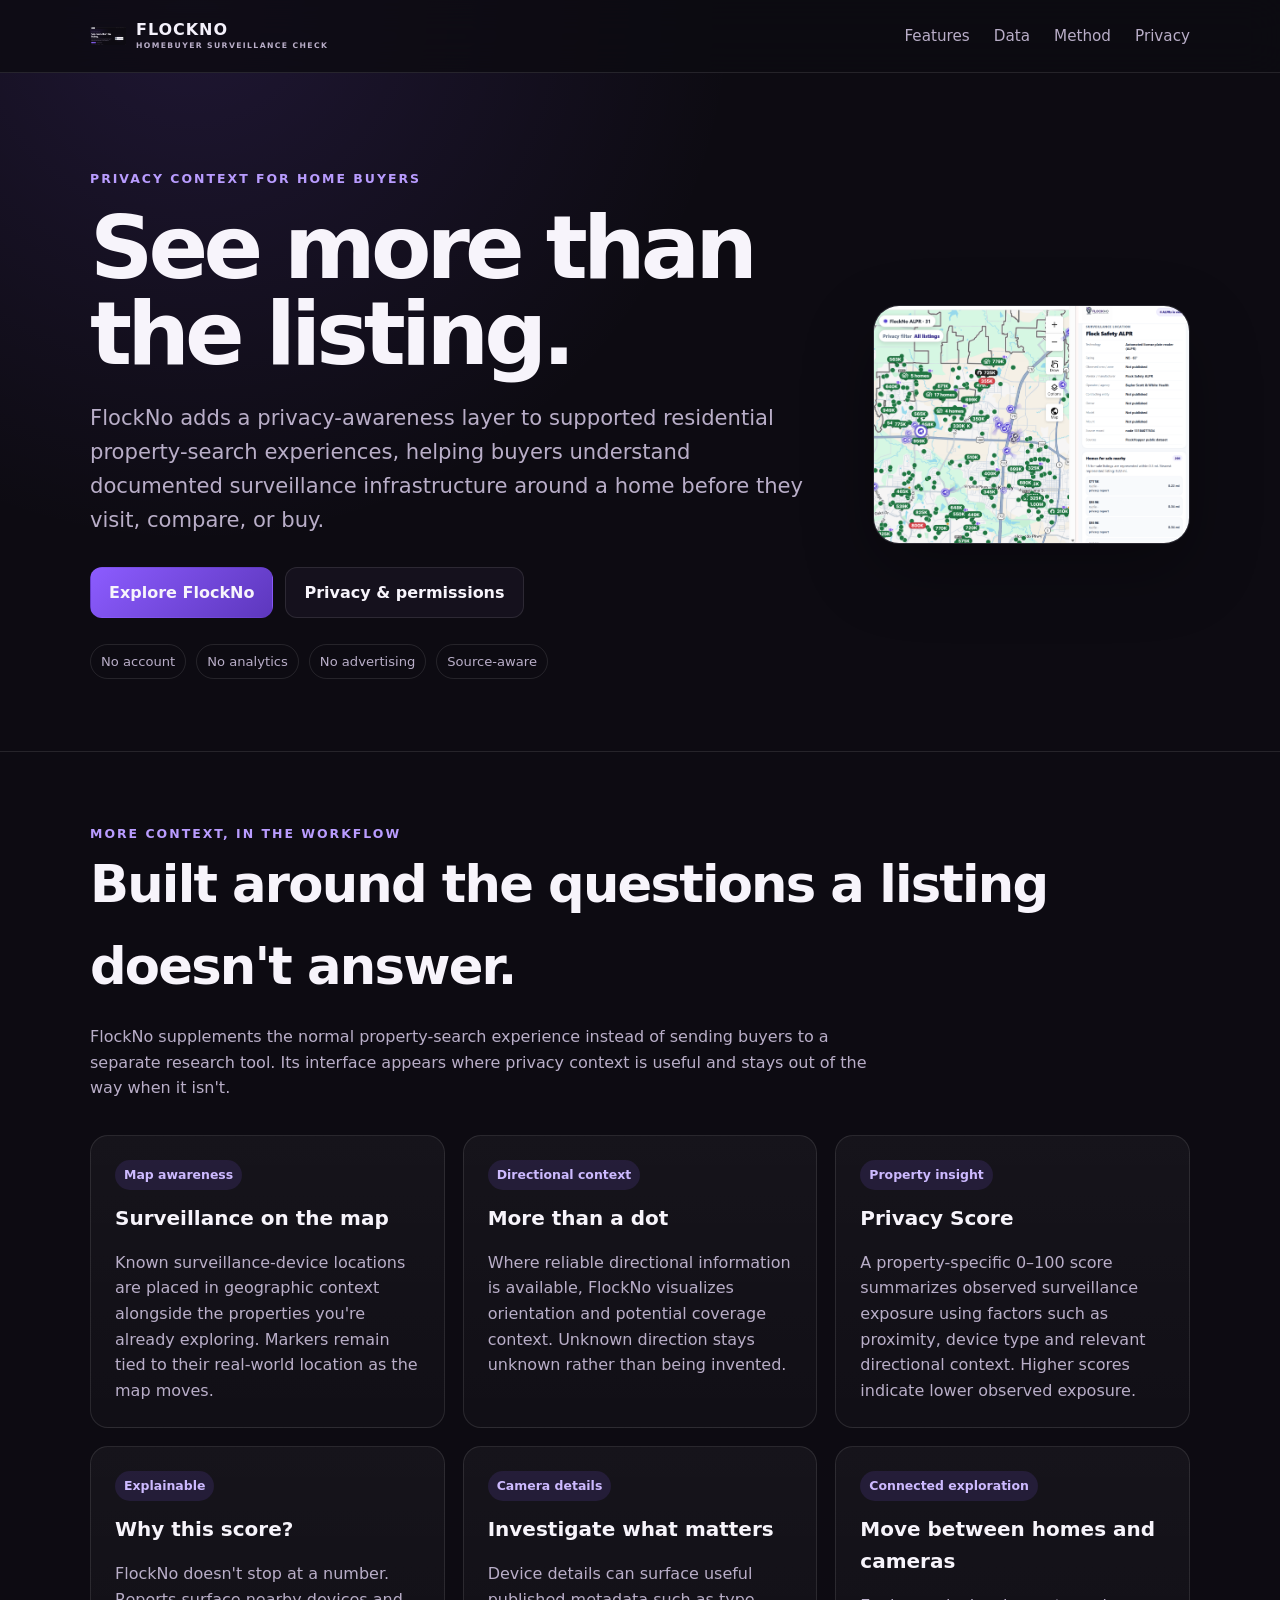
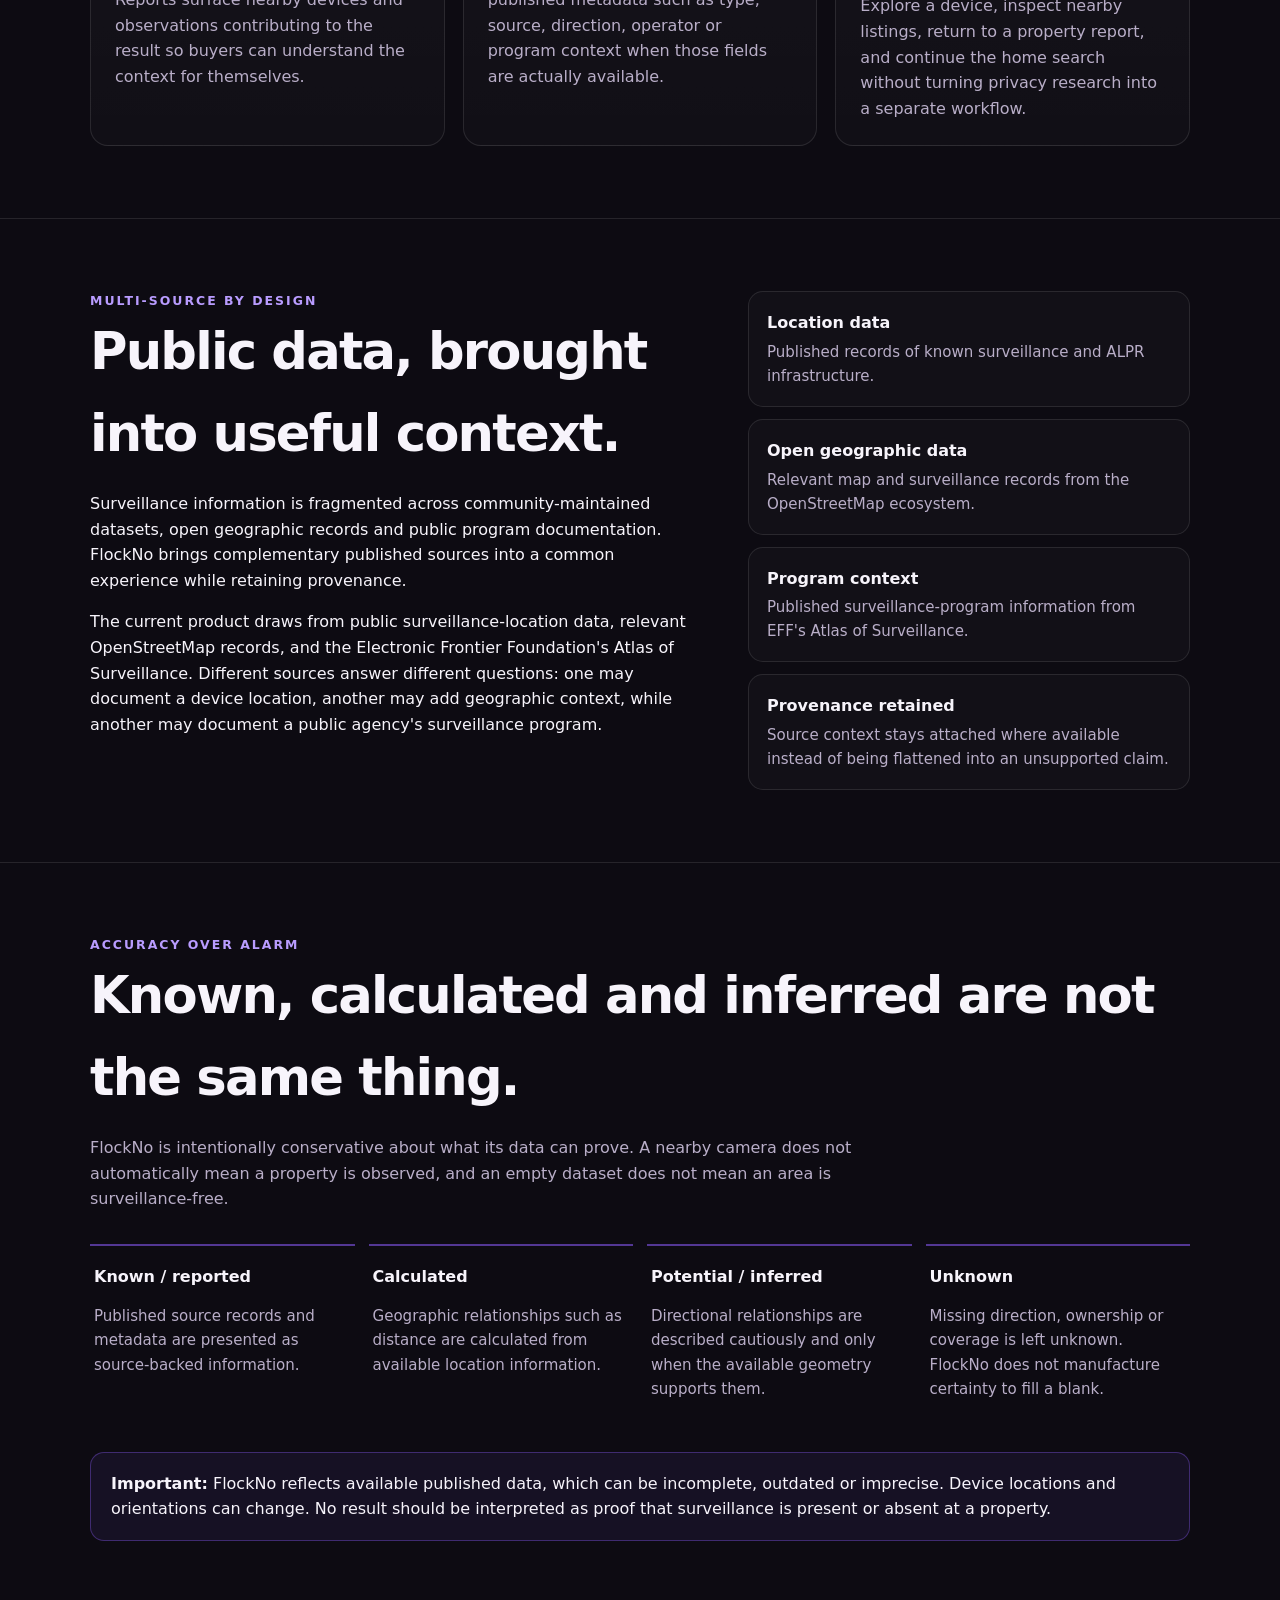
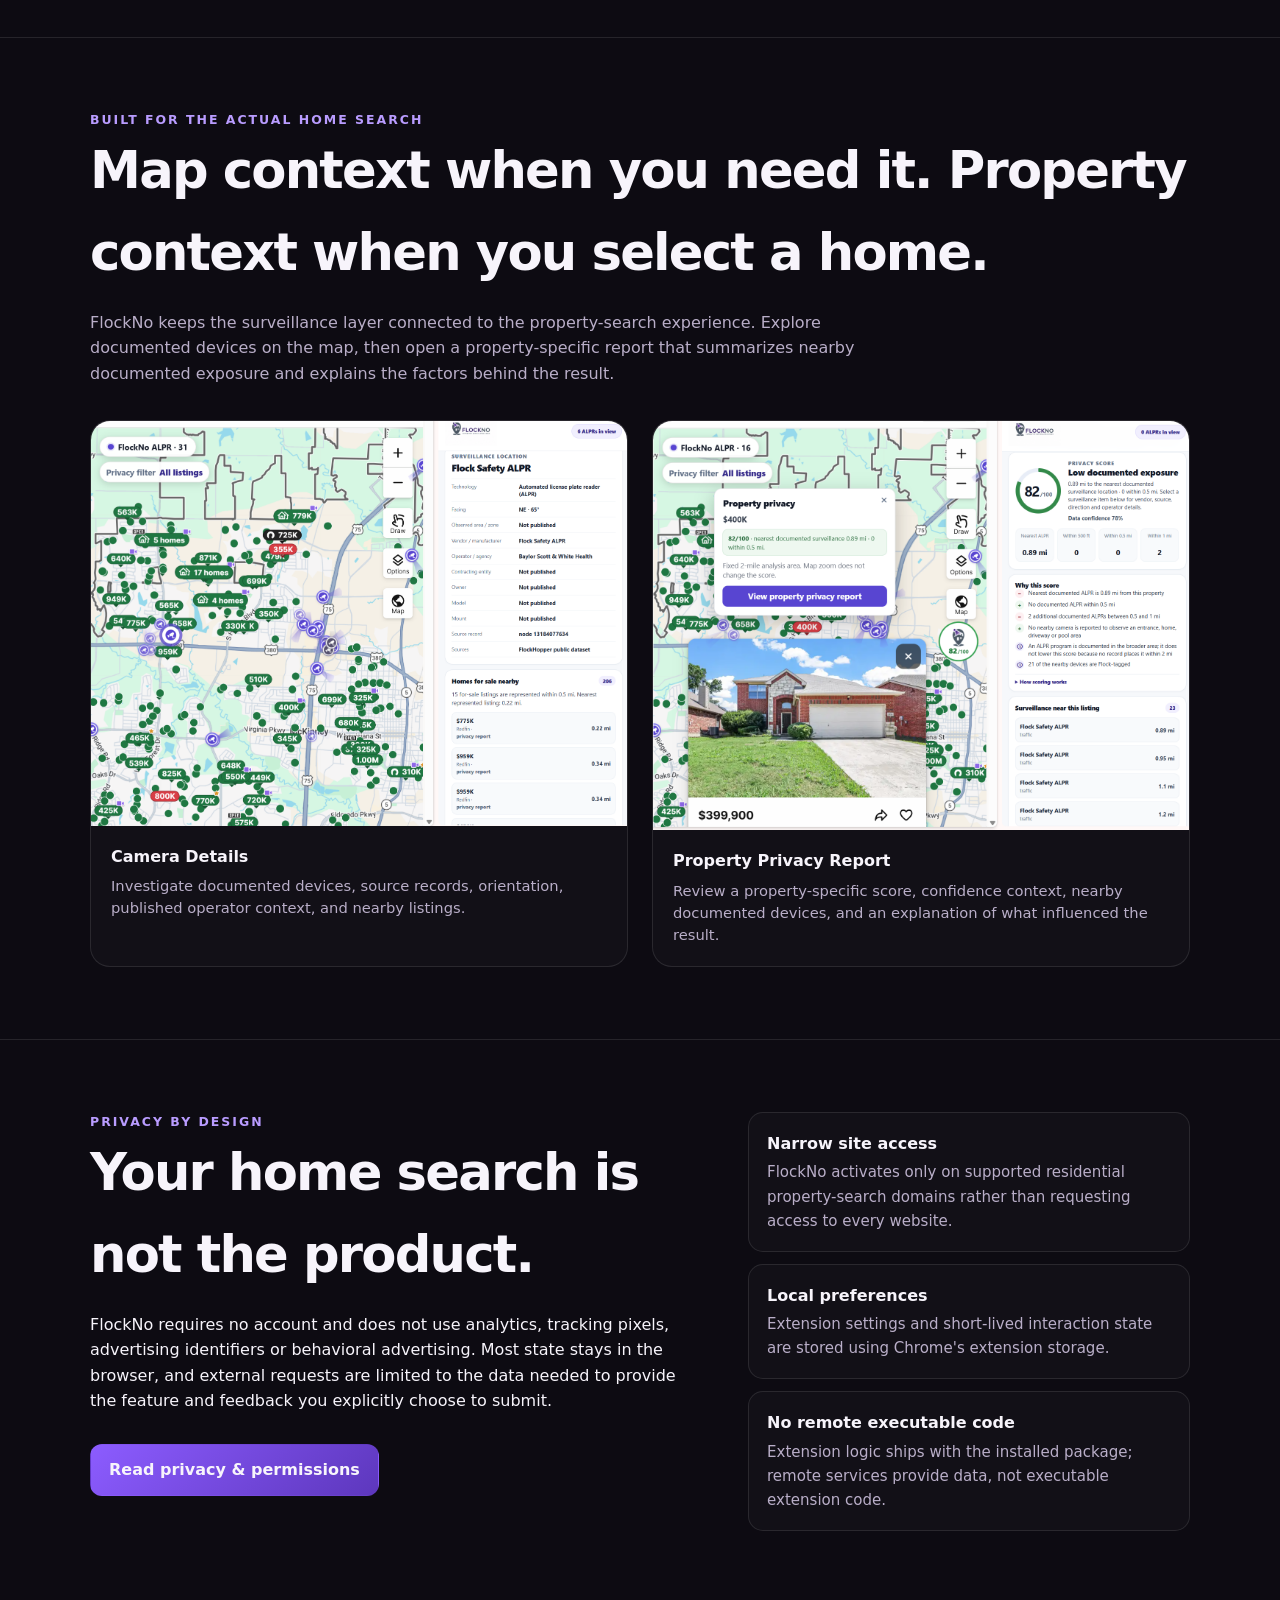
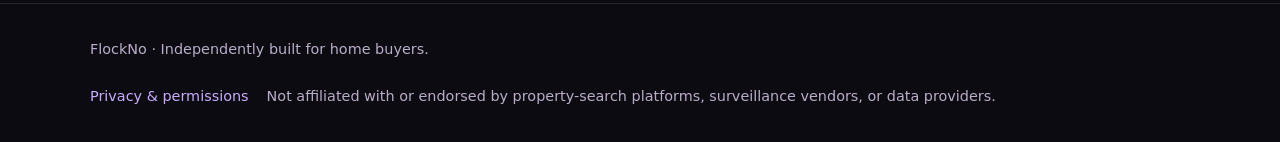
==== commit 8e04d159: "Add files via upload" ====
--- a/index.html
+++ b/index.html
@@ -5,9 +5,14 @@
 <meta name="description" content="FlockNo adds documented surveillance context, directional awareness, source provenance and property-specific privacy insights to the home-search experience.">
 <meta name="theme-color" content="#0d0b12"><link rel="icon" type="image/png" href="./icon-source.png"><link rel="stylesheet" href="./styles.css">
 </head><body>
-<header><div class="wrap nav"><a class="brand brand-lockup" href="./"><img src="./flockno-lockup.png" alt="FlockNo"></a><nav class="navlinks"><a href="#features">Features</a><a href="#data">Data</a><a href="#method">Method</a><a class="keep" href="./privacy.html">Privacy</a></nav></div></header>
+<header><div class="wrap nav"><a class="brand brand-wordmark" href="./">
+        <img src="./icon-source.png" alt="">
+        <span class="brand-copy"><strong>FLOCKNO</strong><small>HOMEBUYER SURVEILLANCE CHECK</small></span>
+      </a><nav class="navlinks"><a href="#features">Features</a><a href="#data">Data</a><a href="#method">Method</a><a class="keep" href="./privacy.html">Privacy</a></nav></div></header>
 <main>
-<section class="hero"><div class="wrap hero-grid"><div><div class="eyebrow">Privacy context for home buyers</div><h1>See more than the listing.</h1><p>FlockNo adds a privacy-awareness layer to supported residential property-search experiences, helping buyers understand documented surveillance infrastructure around a home before they visit, compare, or buy.</p><div class="actions"><a class="button primary" href="#features">Explore FlockNo</a><a class="button" href="./privacy.html">Privacy & permissions</a></div><div class="trustline"><span>No account</span><span>No analytics</span><span>No advertising</span><span>Source-aware</span></div></div><div class="hero-mark"><img src="./flockno-lockup.png" alt="FlockNo logo"></div></div></section>
+<section class="hero"><div class="wrap hero-grid"><div><div class="eyebrow">Privacy context for home buyers</div><h1>See more than the listing.</h1><p>FlockNo adds a privacy-awareness layer to supported residential property-search experiences, helping buyers understand documented surveillance infrastructure around a home before they visit, compare, or buy.</p><div class="actions"><a class="button primary" href="#features">Explore FlockNo</a><a class="button" href="./privacy.html">Privacy & permissions</a></div><div class="trustline"><span>No account</span><span>No analytics</span><span>No advertising</span><span>Source-aware</span></div></div><div class="hero-product">
+        <img src="./product-camera-details.png" alt="FlockNo map showing documented ALPR locations and Camera Details">
+      </div></div></section>
 
 <section id="features" class="section"><div class="wrap"><div class="eyebrow">More context, in the workflow</div><h2>Built around the questions a listing doesn't answer.</h2><p>FlockNo supplements the normal property-search experience instead of sending buyers to a separate research tool. Its interface appears where privacy context is useful and stays out of the way when it isn't.</p>
 <div class="feature-grid">
@@ -26,6 +31,15 @@
 <div class="method-grid"><article class="method"><strong>Known / reported</strong><p>Published source records and metadata are presented as source-backed information.</p></article><article class="method"><strong>Calculated</strong><p>Geographic relationships such as distance are calculated from available location information.</p></article><article class="method"><strong>Potential / inferred</strong><p>Directional relationships are described cautiously and only when the available geometry supports them.</p></article><article class="method"><strong>Unknown</strong><p>Missing direction, ownership or coverage is left unknown. FlockNo does not manufacture certainty to fill a blank.</p></article></div>
 <div class="callout wide"><strong>Important:</strong> FlockNo reflects available published data, which can be incomplete, outdated or imprecise. Device locations and orientations can change. No result should be interpreted as proof that surveillance is present or absent at a property.</div></div></section>
 
+<section class="section showcase-section"><div class="wrap">
+<div class="eyebrow">Built for the actual home search</div>
+<h2>Map context when you need it. Property context when you select a home.</h2>
+<p>FlockNo keeps the surveillance layer connected to the property-search experience. Explore documented devices on the map, then open a property-specific report that summarizes nearby documented exposure and explains the factors behind the result.</p>
+<div class="showcase-grid">
+<figure class="product-shot"><img src="./product-camera-details.png" alt="FlockNo Camera Details panel beside a property-search map"><figcaption><strong>Camera Details</strong><span>Investigate documented devices, source records, orientation, published operator context, and nearby listings.</span></figcaption></figure>
+<figure class="product-shot"><img src="./product-privacy-report.png" alt="FlockNo Property Privacy Report showing privacy score and nearby documented surveillance"><figcaption><strong>Property Privacy Report</strong><span>Review a property-specific score, confidence context, nearby documented devices, and an explanation of what influenced the result.</span></figcaption></figure>
+</div></div></section>
+
 <section class="section"><div class="wrap split"><div><div class="eyebrow">Privacy by design</div><h2>Your home search is not the product.</h2><p>FlockNo requires no account and does not use analytics, tracking pixels, advertising identifiers or behavioral advertising. Most state stays in the browser, and external requests are limited to the data needed to provide the feature and feedback you explicitly choose to submit.</p><div class="actions"><a class="button primary" href="./privacy.html">Read privacy & permissions</a></div></div><div class="source-stack"><div class="source"><strong>Narrow site access</strong><span>FlockNo activates only on supported residential property-search domains rather than requesting access to every website.</span></div><div class="source"><strong>Local preferences</strong><span>Extension settings and short-lived interaction state are stored using Chrome's extension storage.</span></div><div class="source"><strong>No remote executable code</strong><span>Extension logic ships with the installed package; remote services provide data, not executable extension code.</span></div></div></div></section>
 </main>
 <footer><div class="wrap footerrow"><span>FlockNo · Independently built for home buyers.</span><div class="footerlinks"><a href="./privacy.html">Privacy & permissions</a><span>Not affiliated with or endorsed by property-search platforms, surveillance vendors, or data providers.</span></div></div></footer>
--- a/styles.css
+++ b/styles.css
@@ -59,3 +59,105 @@
     max-width:165px !important;
   }
 }
+
+/* v5 dark-site brand treatment */
+.brand-wordmark{
+  display:flex;
+  align-items:center;
+  gap:10px;
+  text-decoration:none;
+  color:var(--text);
+}
+.brand-wordmark img{
+  width:36px !important;
+  height:36px !important;
+  object-fit:contain !important;
+  display:block;
+  border-radius:0 !important;
+  background:transparent !important;
+}
+.brand-copy{
+  display:flex;
+  flex-direction:column;
+  line-height:1;
+  gap:4px;
+}
+.brand-copy strong{
+  font-size:1rem;
+  letter-spacing:.06em;
+  color:#f4f1fb;
+}
+.brand-copy small{
+  font-size:.48rem;
+  letter-spacing:.18em;
+  color:var(--muted);
+  white-space:nowrap;
+}
+
+.hero-product{
+  position:relative;
+  border:1px solid var(--line);
+  border-radius:26px;
+  overflow:hidden;
+  background:#111019;
+  box-shadow:0 26px 70px rgba(0,0,0,.28);
+}
+.hero-product::after{
+  content:"";
+  position:absolute;
+  inset:0;
+  pointer-events:none;
+  box-shadow:inset 0 0 0 1px rgba(255,255,255,.025);
+  border-radius:inherit;
+}
+.hero-product img{
+  display:block;
+  width:100%;
+  height:auto;
+  object-fit:cover;
+}
+
+.showcase-section{
+  overflow:hidden;
+}
+.showcase-grid{
+  display:grid;
+  grid-template-columns:1fr 1fr;
+  gap:24px;
+  margin-top:34px;
+}
+.product-shot{
+  margin:0;
+  border:1px solid var(--line);
+  border-radius:20px;
+  overflow:hidden;
+  background:rgba(255,255,255,.025);
+}
+.product-shot img{
+  display:block;
+  width:100%;
+  height:auto;
+  background:#fff;
+}
+.product-shot figcaption{
+  display:flex;
+  flex-direction:column;
+  gap:6px;
+  padding:18px 20px 20px;
+}
+.product-shot figcaption strong{
+  font-size:1rem;
+}
+.product-shot figcaption span{
+  color:var(--muted);
+  font-size:.92rem;
+  line-height:1.5;
+}
+
+@media(max-width:900px){
+  .showcase-grid{grid-template-columns:1fr}
+}
+@media(max-width:600px){
+  .brand-copy small{display:none}
+  .brand-wordmark img{width:32px !important;height:32px !important}
+}
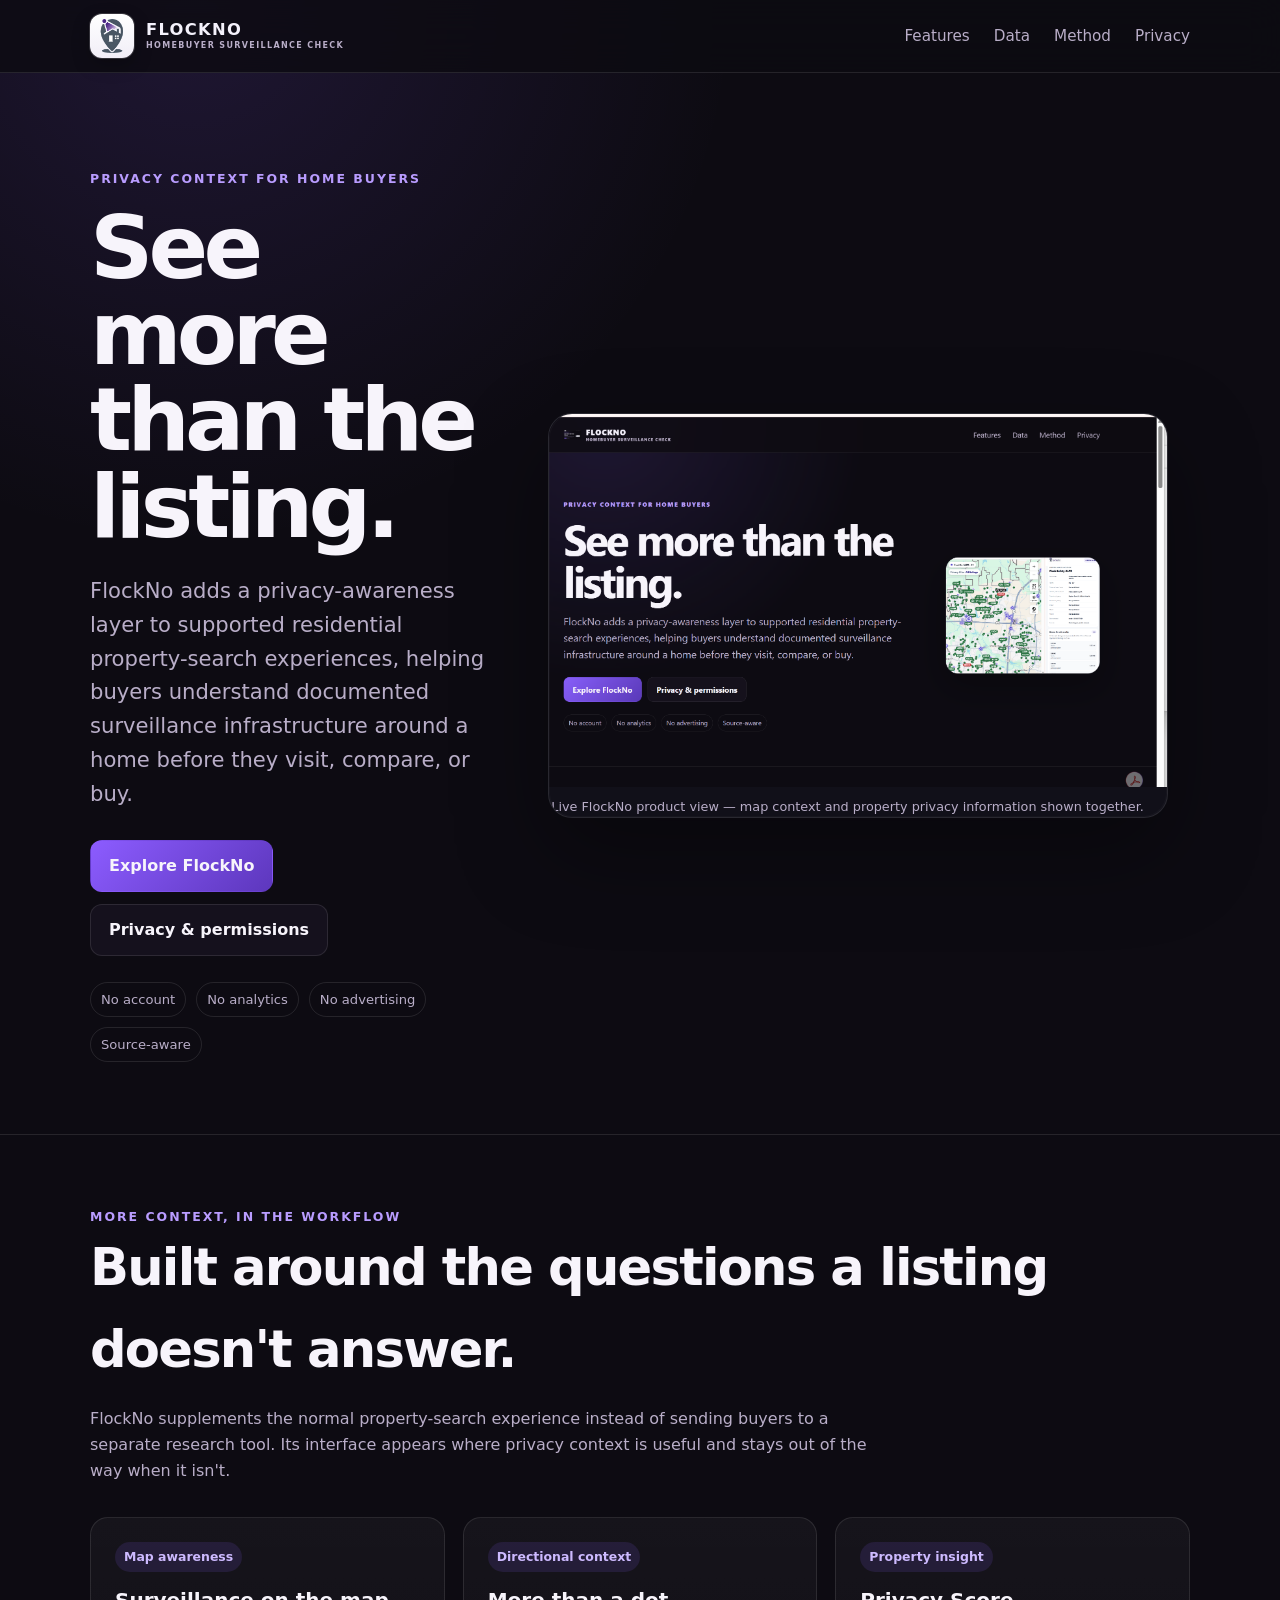
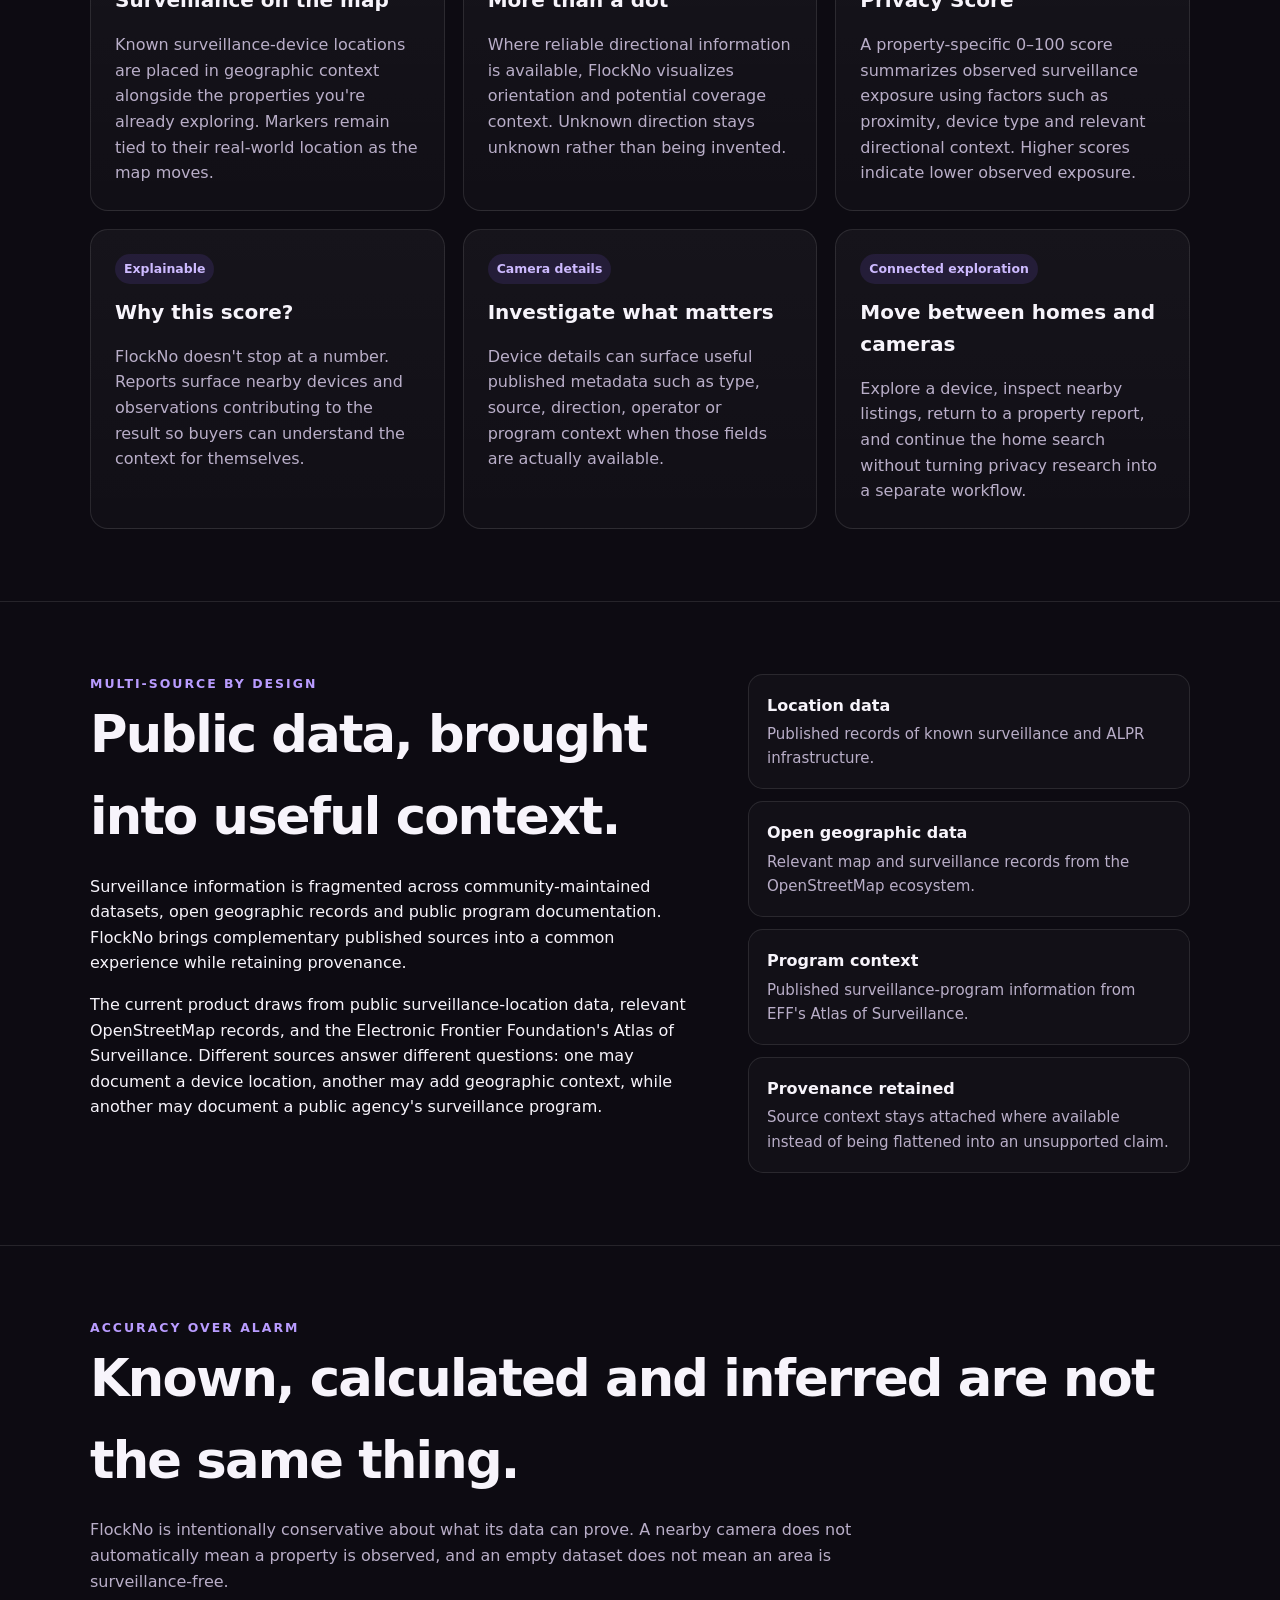
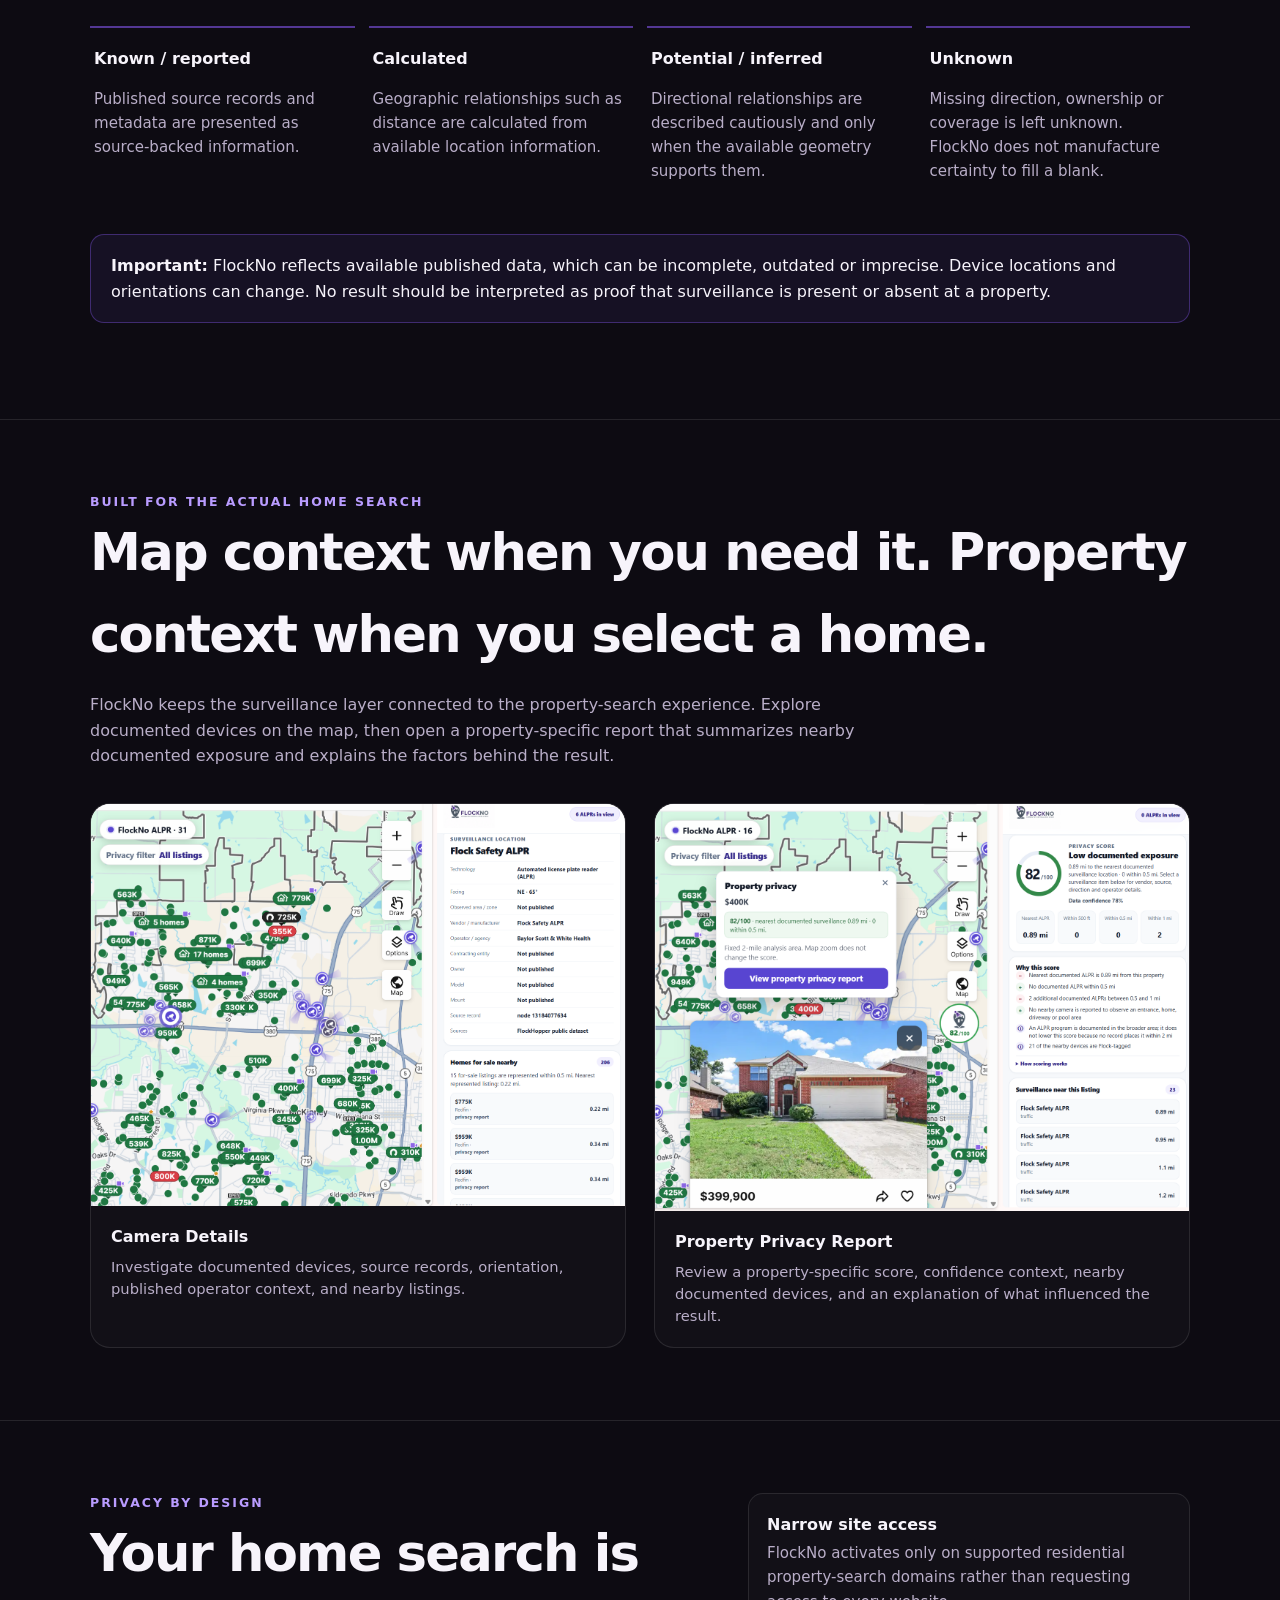
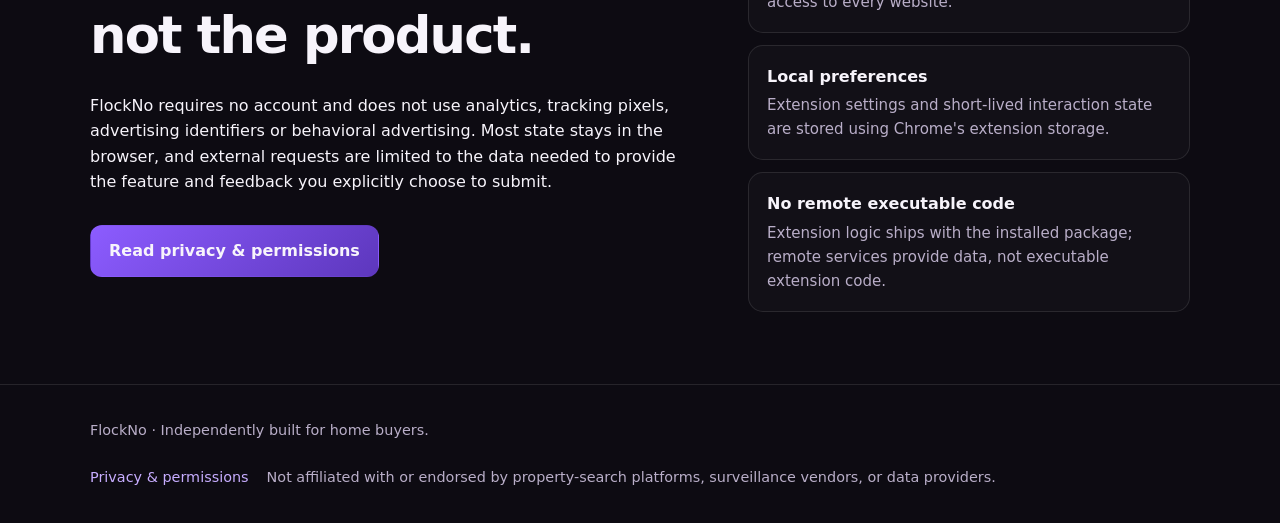
==== commit cba61f79: "Add files via upload" ====
--- a/index.html
+++ b/index.html
@@ -3,15 +3,16 @@
 <meta charset="utf-8"><meta name="viewport" content="width=device-width,initial-scale=1">
 <title>FlockNo — Privacy context for home buyers</title>
 <meta name="description" content="FlockNo adds documented surveillance context, directional awareness, source provenance and property-specific privacy insights to the home-search experience.">
-<meta name="theme-color" content="#0d0b12"><link rel="icon" type="image/png" href="./icon-source.png"><link rel="stylesheet" href="./styles.css">
+<meta name="theme-color" content="#0d0b12"><link rel="icon" type="image/png" href="./flockno-logo.png"><link rel="stylesheet" href="./styles.css">
 </head><body>
 <header><div class="wrap nav"><a class="brand brand-wordmark" href="./">
-        <img src="./icon-source.png" alt="">
+        <span class="brand-icon-tile"><img src="./flockno-logo.png" alt=""></span>
         <span class="brand-copy"><strong>FLOCKNO</strong><small>HOMEBUYER SURVEILLANCE CHECK</small></span>
       </a><nav class="navlinks"><a href="#features">Features</a><a href="#data">Data</a><a href="#method">Method</a><a class="keep" href="./privacy.html">Privacy</a></nav></div></header>
 <main>
-<section class="hero"><div class="wrap hero-grid"><div><div class="eyebrow">Privacy context for home buyers</div><h1>See more than the listing.</h1><p>FlockNo adds a privacy-awareness layer to supported residential property-search experiences, helping buyers understand documented surveillance infrastructure around a home before they visit, compare, or buy.</p><div class="actions"><a class="button primary" href="#features">Explore FlockNo</a><a class="button" href="./privacy.html">Privacy & permissions</a></div><div class="trustline"><span>No account</span><span>No analytics</span><span>No advertising</span><span>Source-aware</span></div></div><div class="hero-product">
-        <img src="./product-camera-details.png" alt="FlockNo map showing documented ALPR locations and Camera Details">
+<section class="hero"><div class="wrap hero-grid"><div><div class="eyebrow">Privacy context for home buyers</div><h1>See more than the listing.</h1><p>FlockNo adds a privacy-awareness layer to supported residential property-search experiences, helping buyers understand documented surveillance infrastructure around a home before they visit, compare, or buy.</p><div class="actions"><a class="button primary" href="#features">Explore FlockNo</a><a class="button" href="./privacy.html">Privacy & permissions</a></div><div class="trustline"><span>No account</span><span>No analytics</span><span>No advertising</span><span>Source-aware</span></div></div><div class="hero-product hero-product-large">
+        <img src="./product-hero.png" alt="FlockNo running on a property-search map with surveillance context and property privacy information">
+      <div class="hero-caption">Live FlockNo product view — map context and property privacy information shown together.</div>
       </div></div></section>
 
 <section id="features" class="section"><div class="wrap"><div class="eyebrow">More context, in the workflow</div><h2>Built around the questions a listing doesn't answer.</h2><p>FlockNo supplements the normal property-search experience instead of sending buyers to a separate research tool. Its interface appears where privacy context is useful and stays out of the way when it isn't.</p>
--- a/styles.css
+++ b/styles.css
@@ -161,3 +161,91 @@
   .brand-copy small{display:none}
   .brand-wordmark img{width:32px !important;height:32px !important}
 }
+
+/* v6 header and hero improvements */
+.brand-wordmark{
+  display:flex;
+  align-items:center;
+  gap:12px;
+}
+.brand-icon-tile{
+  width:44px;
+  height:44px;
+  border-radius:12px;
+  background:linear-gradient(180deg,#ffffff,#f1eef7);
+  display:grid;
+  place-items:center;
+  box-shadow:
+    0 0 0 1px rgba(255,255,255,.16),
+    0 7px 18px rgba(0,0,0,.26);
+  flex:0 0 auto;
+}
+.brand-icon-tile img{
+  width:34px !important;
+  height:34px !important;
+  object-fit:contain !important;
+  display:block;
+  background:transparent !important;
+}
+.brand-copy strong{
+  font-size:1.02rem;
+  letter-spacing:.08em;
+}
+.brand-copy small{
+  font-size:.50rem;
+  letter-spacing:.17em;
+}
+
+.hero-grid{
+  grid-template-columns:minmax(0,.95fr) minmax(620px,1.05fr) !important;
+  gap:46px !important;
+}
+.hero-product-large{
+  min-height:0 !important;
+  border-radius:24px;
+  overflow:hidden;
+  background:#111019;
+  box-shadow:0 34px 90px rgba(0,0,0,.36);
+}
+.hero-product-large img{
+  width:100% !important;
+  height:auto !important;
+  max-height:none !important;
+  object-fit:contain !important;
+}
+.hero-caption{
+  color:var(--muted);
+  font-size:.80rem;
+  margin-top:10px;
+  padding-left:2px;
+}
+
+.showcase-grid{
+  gap:28px !important;
+}
+.product-shot img{
+  width:100%;
+  height:auto;
+  object-fit:contain;
+}
+.showcase-section .wrap{
+  max-width:1500px;
+}
+
+@media(max-width:1200px){
+  .hero-grid{
+    grid-template-columns:1fr !important;
+  }
+  .hero-product-large{
+    max-width:1100px;
+  }
+}
+@media(max-width:600px){
+  .brand-icon-tile{
+    width:38px;height:38px;border-radius:10px;
+  }
+  .brand-icon-tile img{
+    width:30px !important;height:30px !important;
+  }
+  .brand-copy small{display:none}
+}
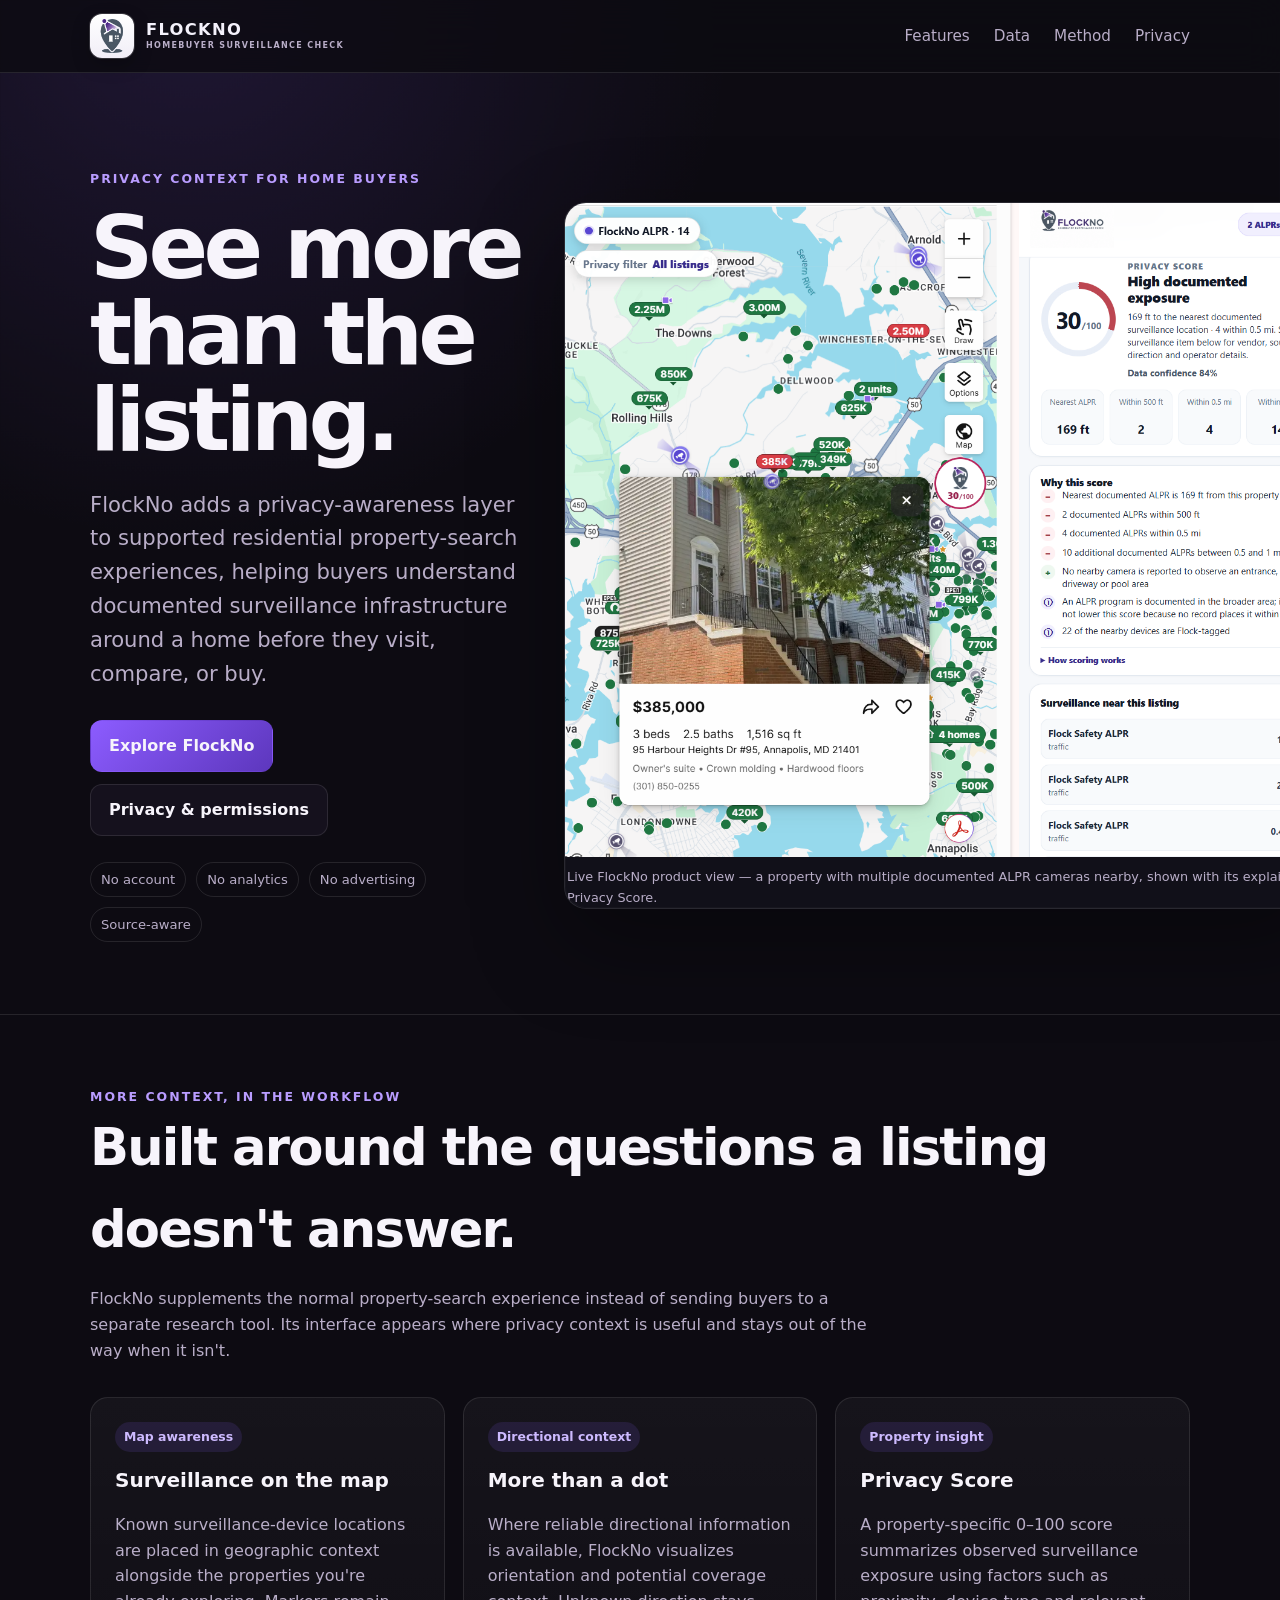
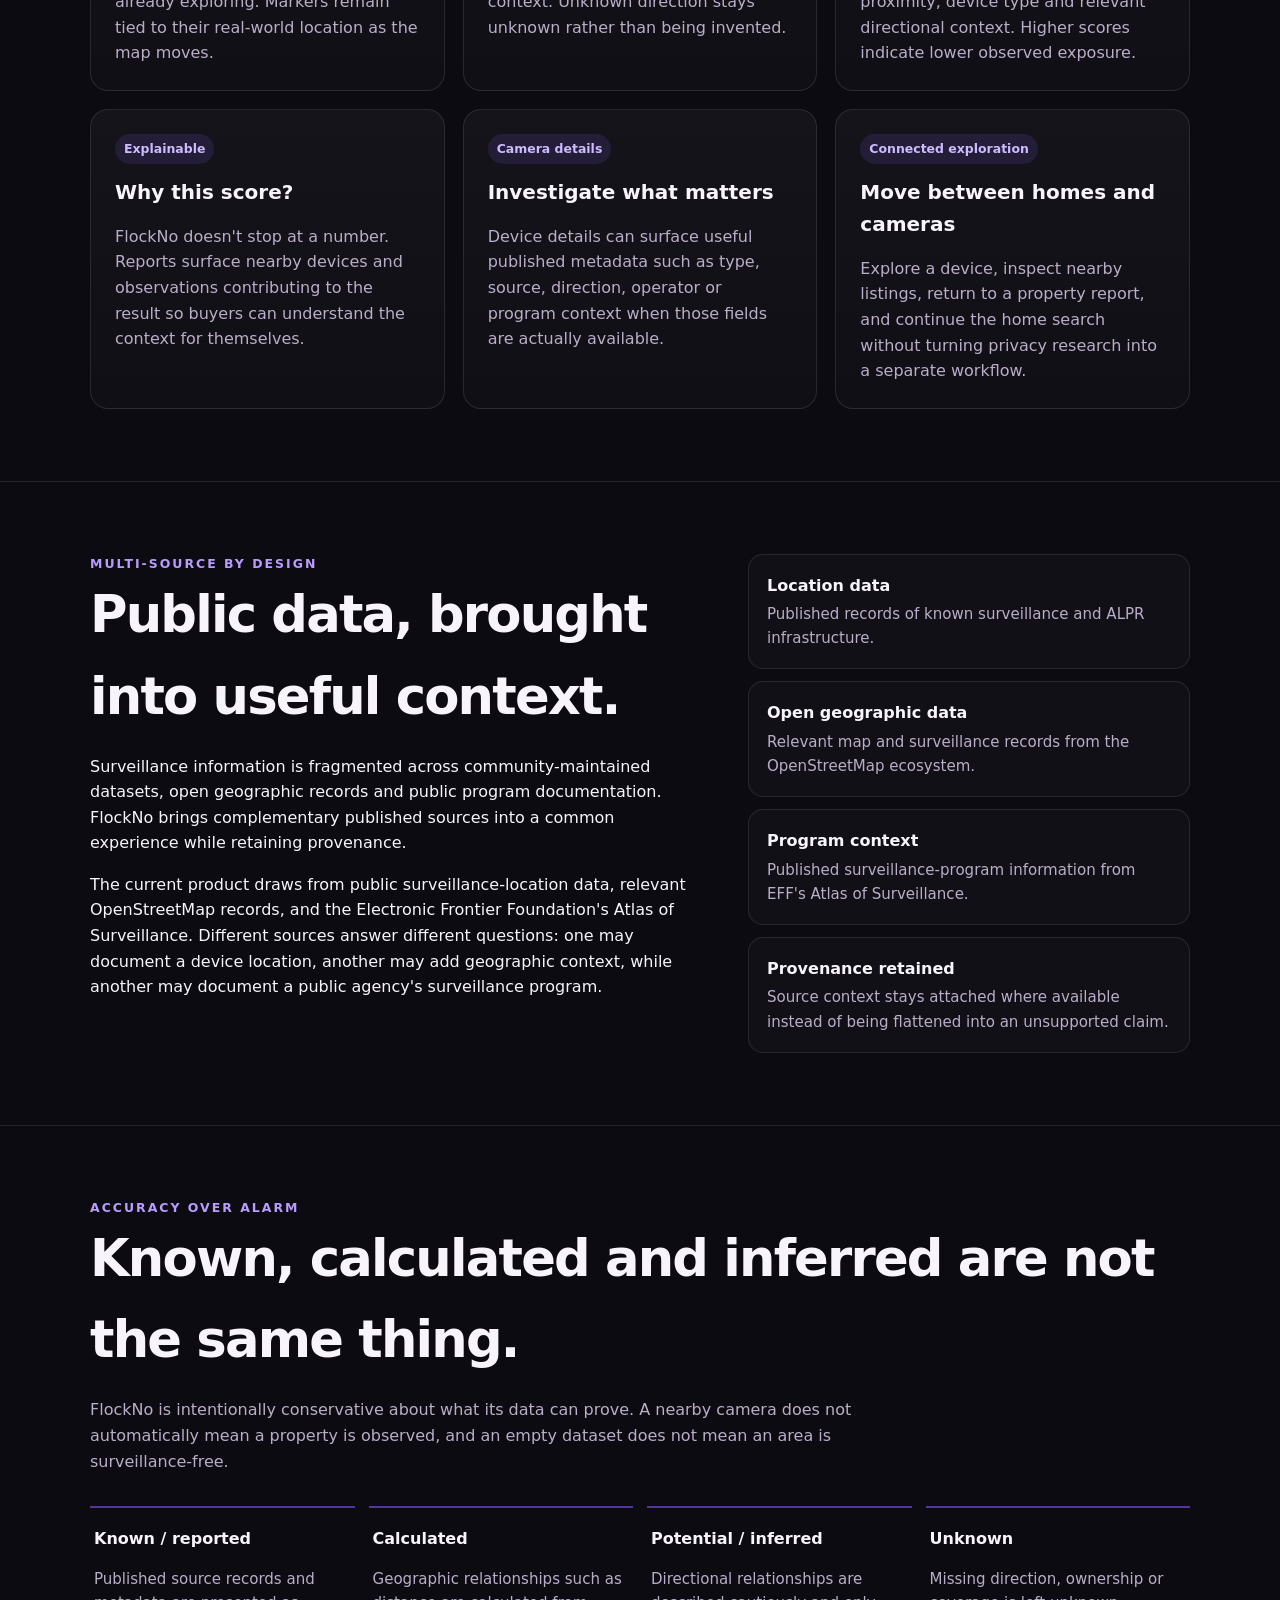
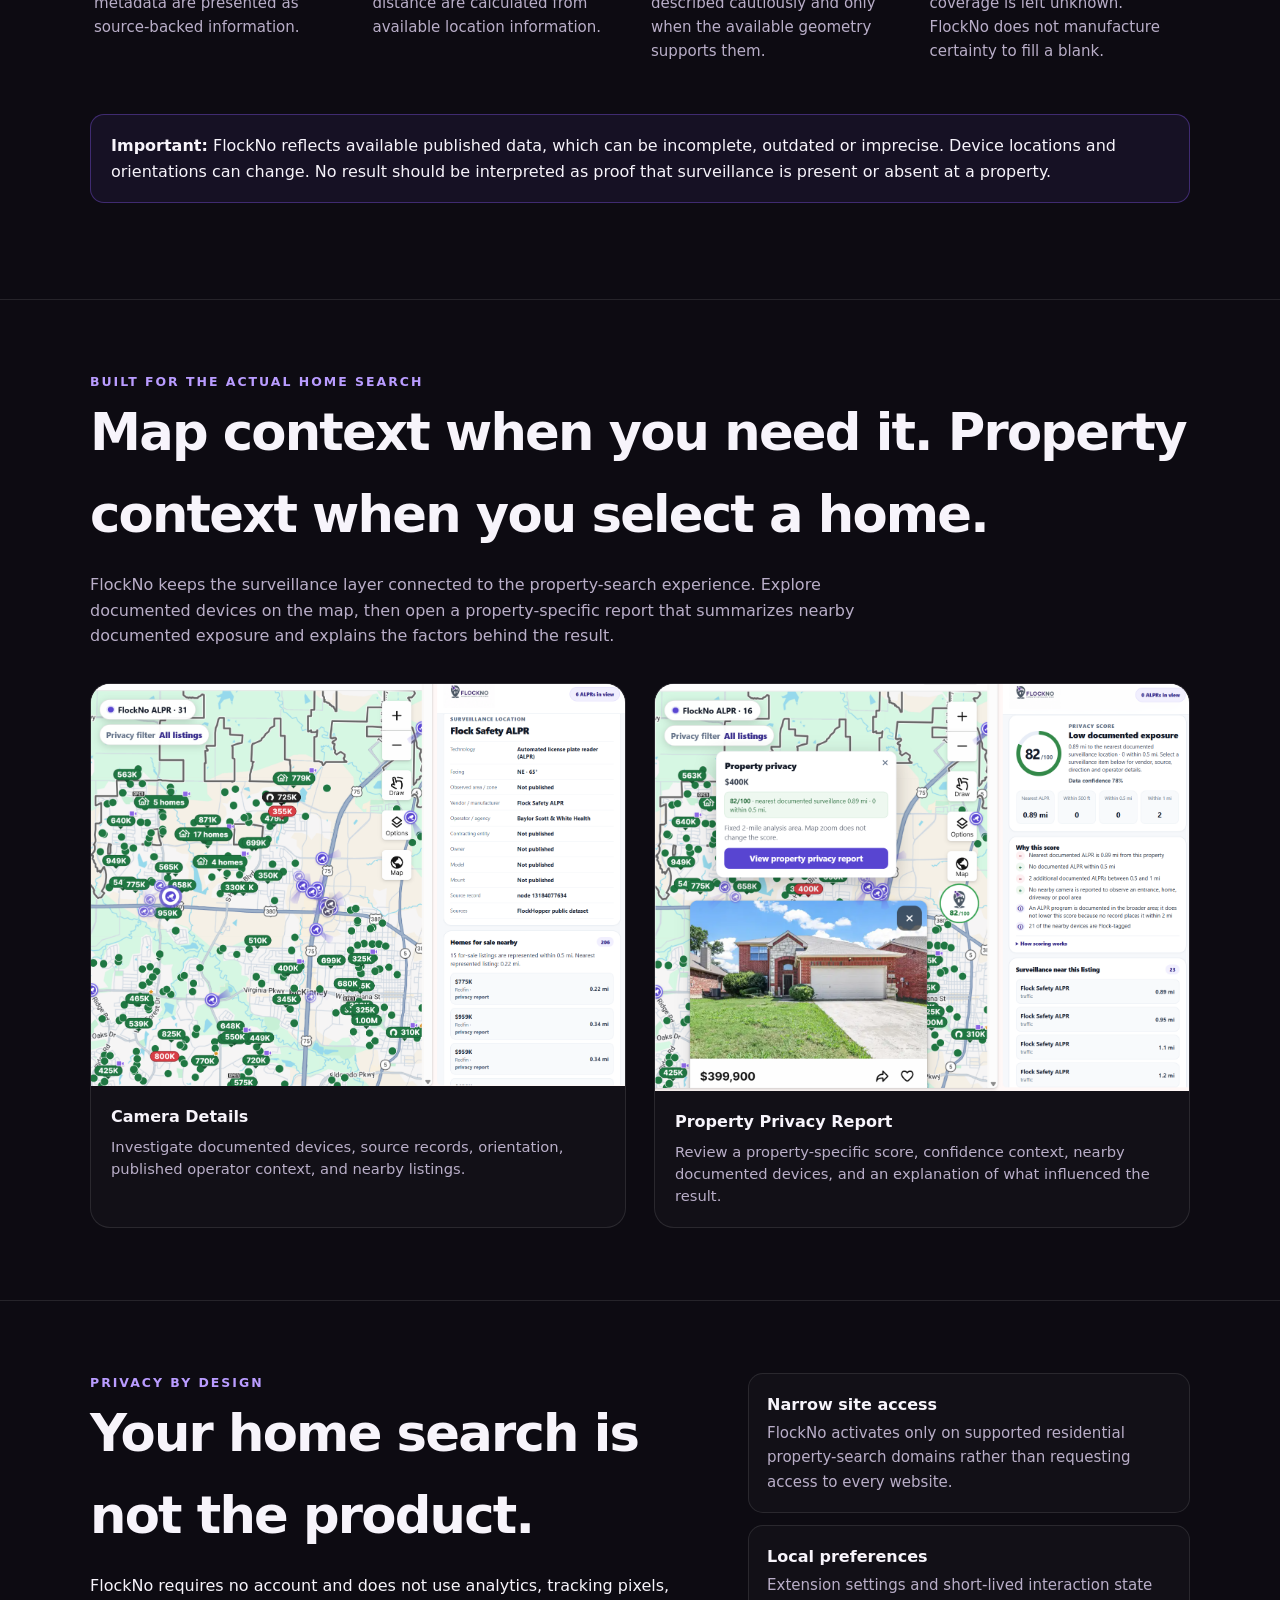
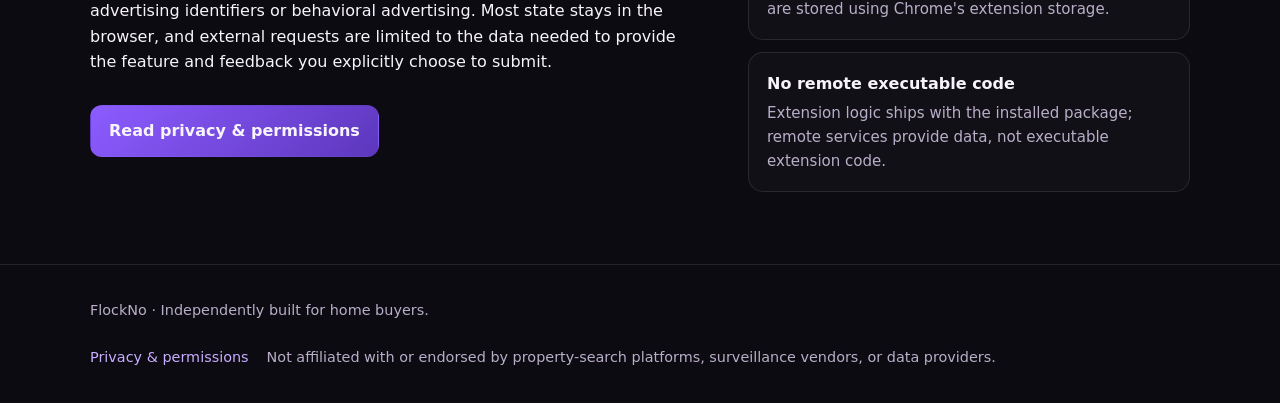
==== commit 70073921: "Add files via upload" ====
--- a/index.html
+++ b/index.html
@@ -11,8 +11,8 @@
       </a><nav class="navlinks"><a href="#features">Features</a><a href="#data">Data</a><a href="#method">Method</a><a class="keep" href="./privacy.html">Privacy</a></nav></div></header>
 <main>
 <section class="hero"><div class="wrap hero-grid"><div><div class="eyebrow">Privacy context for home buyers</div><h1>See more than the listing.</h1><p>FlockNo adds a privacy-awareness layer to supported residential property-search experiences, helping buyers understand documented surveillance infrastructure around a home before they visit, compare, or buy.</p><div class="actions"><a class="button primary" href="#features">Explore FlockNo</a><a class="button" href="./privacy.html">Privacy & permissions</a></div><div class="trustline"><span>No account</span><span>No analytics</span><span>No advertising</span><span>Source-aware</span></div></div><div class="hero-product hero-product-large">
-        <img src="./product-hero.png" alt="FlockNo running on a property-search map with surveillance context and property privacy information">
-      <div class="hero-caption">Live FlockNo product view — map context and property privacy information shown together.</div>
+        <img src="./product-hero.png" alt="FlockNo property privacy report showing a home with multiple documented ALPR cameras nearby">
+      <div class="hero-caption">Live FlockNo product view — a property with multiple documented ALPR cameras nearby, shown with its explainable Privacy Score.</div>
       </div></div></section>
 
 <section id="features" class="section"><div class="wrap"><div class="eyebrow">More context, in the workflow</div><h2>Built around the questions a listing doesn't answer.</h2><p>FlockNo supplements the normal property-search experience instead of sending buyers to a separate research tool. Its interface appears where privacy context is useful and stays out of the way when it isn't.</p>
--- a/styles.css
+++ b/styles.css
@@ -249,3 +249,41 @@
   }
   .brand-copy small{display:none}
 }
+
+/* v7 — larger, readable product hero */
+.hero .wrap{
+  max-width:1580px;
+}
+.hero-grid{
+  grid-template-columns:minmax(430px,.72fr) minmax(760px,1.28fr) !important;
+  gap:44px !important;
+  align-items:center !important;
+}
+.hero-product-large{
+  width:100%;
+  max-width:none !important;
+  border-radius:22px;
+}
+.hero-product-large img{
+  width:100% !important;
+  height:auto !important;
+  display:block;
+  object-fit:contain !important;
+}
+@media(min-width:1500px){
+  .hero .wrap{
+    max-width:1660px;
+  }
+  .hero-grid{
+    grid-template-columns:minmax(450px,.68fr) minmax(860px,1.32fr) !important;
+  }
+}
+@media(max-width:1250px){
+  .hero-grid{
+    grid-template-columns:1fr !important;
+  }
+  .hero-product-large{
+    max-width:1150px !important;
+    margin-top:10px;
+  }
+}
